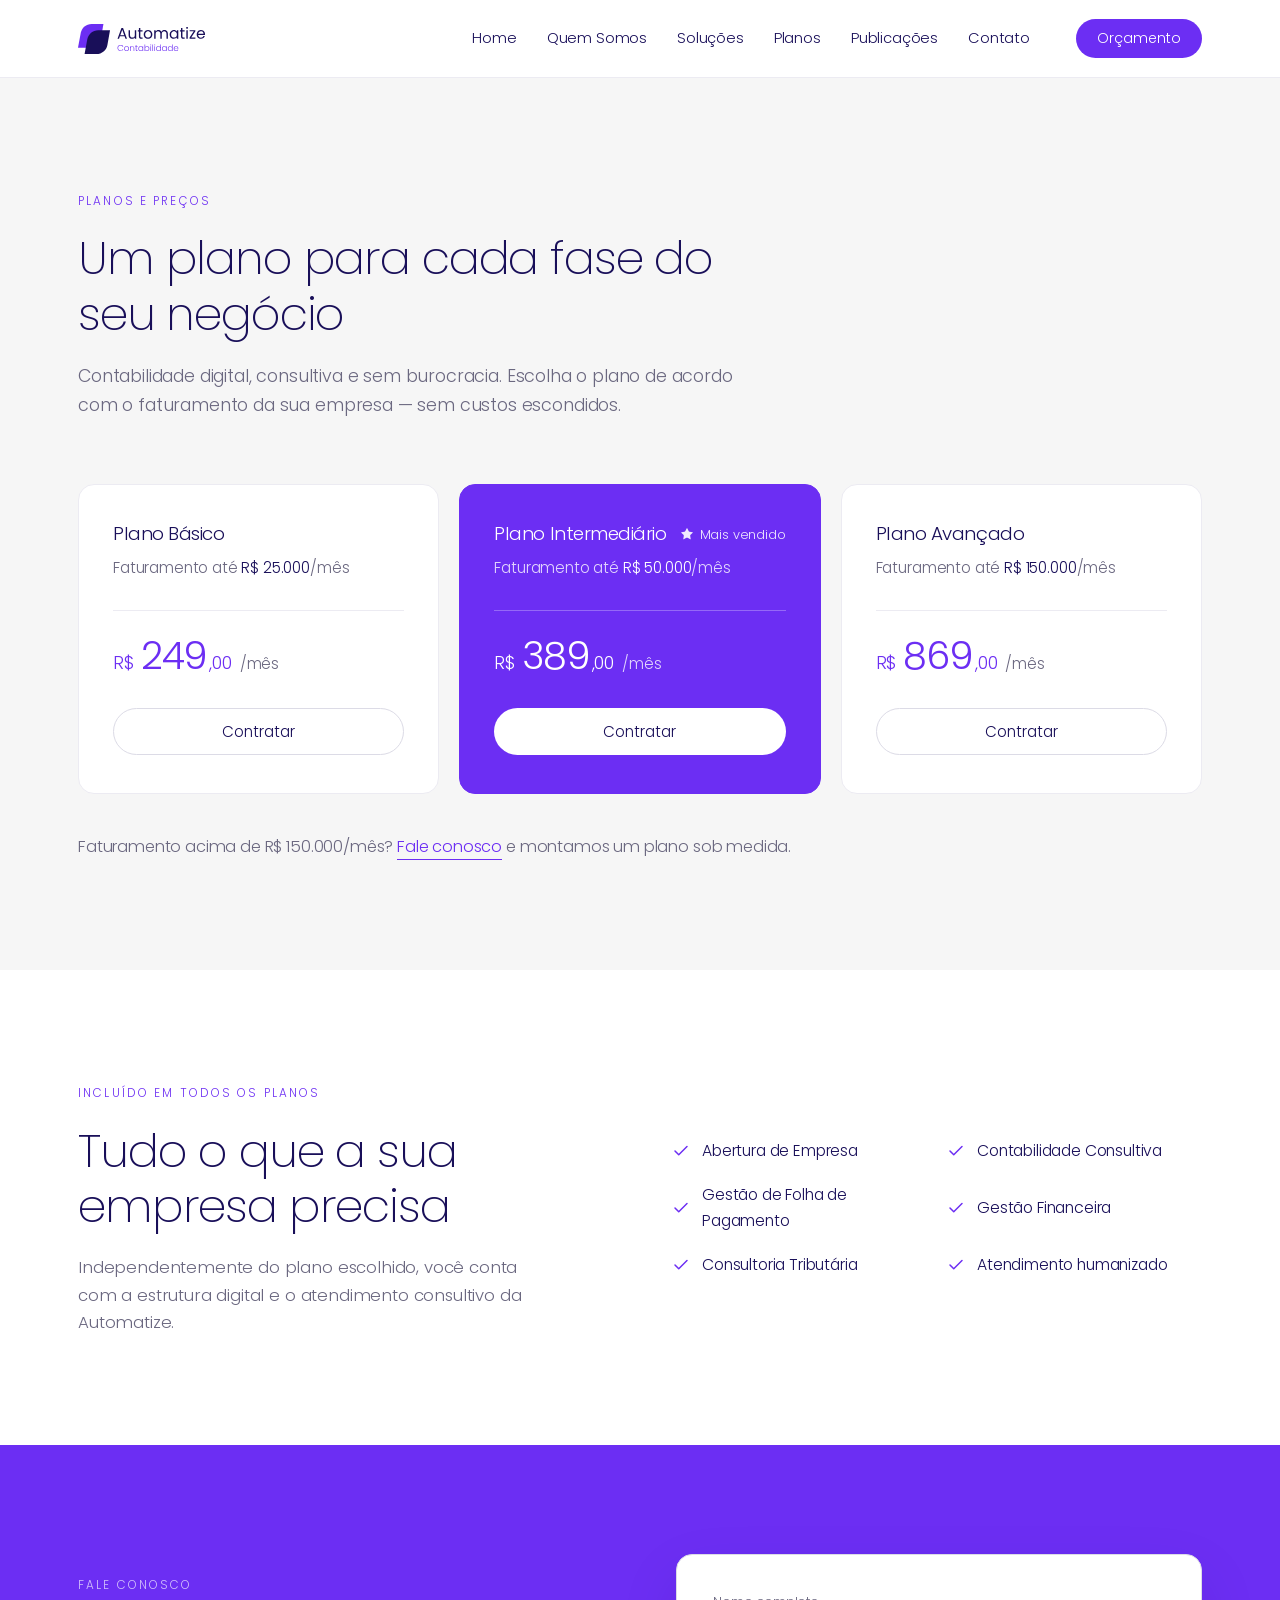
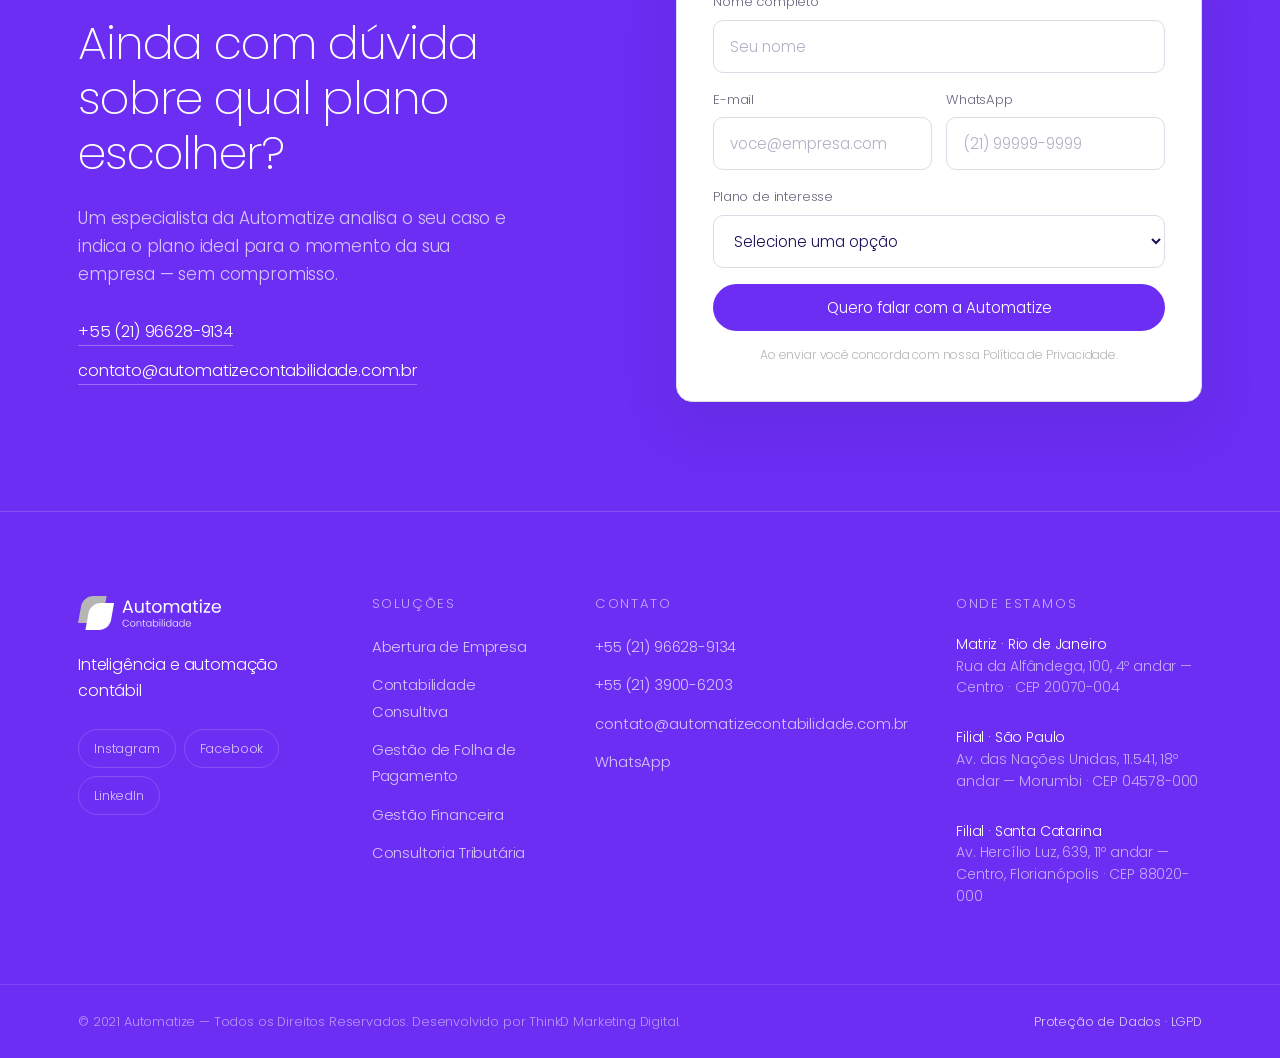
==== planos.html @ 38cda9af "Adiciona páginas de planos e soluções, wizard de orçamento e refinos Novas páginas: - planos.html: 3" ====
<!DOCTYPE html>
<html lang="pt-BR">
<head>
  <meta charset="UTF-8" />
  <meta name="viewport" content="width=device-width, initial-scale=1.0" />
  <title>Planos e Preços — Automatize Contabilidade</title>
  <meta name="description" content="Conheça os planos da Automatize Contabilidade. Contabilidade digital, consultiva e sem burocracia, com preço adequado ao faturamento da sua empresa." />

  <link rel="preconnect" href="https://fonts.googleapis.com" />
  <link rel="preconnect" href="https://fonts.gstatic.com" crossorigin />
  <link href="https://fonts.googleapis.com/css2?family=Poppins:wght@200;300&display=swap" rel="stylesheet" />

  <link rel="icon" type="image/svg+xml" href="assets/logo-cont-01.svg" />
  <link rel="stylesheet" href="styles/main.css" />
</head>
<body>

  <!-- ===================== HEADER / NAV ===================== -->
  <header class="header">
    <div class="container header__inner">
      <a href="index.html" class="header__brand" aria-label="Automatize Contabilidade — início">
        <img src="assets/logo-cont-01.svg" alt="Automatize Contabilidade" class="header__logo" />
      </a>

      <nav class="nav" id="primary-nav" aria-label="Navegação principal">
        <ul class="nav__list">
          <li><a href="index.html" class="nav__link">Home</a></li>
          <li><a href="index.html#quem-somos" class="nav__link">Quem Somos</a></li>
          <li><a href="index.html#solucoes" class="nav__link">Soluções</a></li>
          <li><a href="planos.html" class="nav__link" aria-current="page">Planos</a></li>
          <li><a href="index.html#publicacoes" class="nav__link">Publicações</a></li>
          <li><a href="index.html#contato" class="nav__link">Contato</a></li>
        </ul>
      </nav>

      <div class="header__actions">
        <a href="index.html#contato" class="btn btn--primary btn--sm">Orçamento</a>
        <button class="nav__toggle" id="nav-toggle" aria-label="Abrir menu" aria-expanded="false" aria-controls="primary-nav">
          <span></span><span></span><span></span>
        </button>
      </div>
    </div>
  </header>

  <main>
    <!-- ===================== PLANOS ===================== -->
    <section class="pricing section">
      <div class="container">
        <header class="section__head pricing__head">
          <span class="eyebrow">Planos e preços</span>
          <h1 class="section__title">Um plano para cada fase do seu negócio</h1>
          <p class="pricing__lead">
            Contabilidade digital, consultiva e sem burocracia. Escolha o plano de acordo com o
            faturamento da sua empresa — sem custos escondidos.
          </p>
        </header>

        <div class="pricing-grid">

          <!-- Plano Básico -->
          <article class="pricing-card">
            <header class="pricing-card__head">
              <h2 class="pricing-card__name">Plano Básico</h2>
              <p class="pricing-card__limit">Faturamento até <strong>R$ 25.000</strong>/mês</p>
            </header>

            <p class="pricing-card__price">
              <span class="pricing-card__cur">R$</span><span class="pricing-card__val">249</span><span class="pricing-card__dec">,00</span>
              <span class="pricing-card__per">/mês</span>
            </p>

            <footer class="pricing-card__foot">
              <a href="index.html#contato" class="btn btn--outline btn--block">Contratar</a>
            </footer>
          </article>

          <!-- Plano Intermediário — destaque -->
          <article class="pricing-card pricing-card--featured">
            <header class="pricing-card__head">
              <span class="pricing-card__badge">
                <svg viewBox="0 0 24 24" fill="currentColor" aria-hidden="true"><path d="M11.525 2.295a.53.53 0 0 1 .95 0l2.31 4.679a2.123 2.123 0 0 0 1.595 1.16l5.166.756a.53.53 0 0 1 .294.904l-3.736 3.638a2.123 2.123 0 0 0-.611 1.878l.882 5.14a.53.53 0 0 1-.771.56l-4.618-2.428a2.122 2.122 0 0 0-1.973 0L6.396 21.01a.53.53 0 0 1-.77-.56l.881-5.139a2.122 2.122 0 0 0-.611-1.879L2.16 9.795a.53.53 0 0 1 .294-.906l5.165-.755a2.122 2.122 0 0 0 1.597-1.16z"/></svg>
                Mais vendido
              </span>
              <h2 class="pricing-card__name">Plano Intermediário</h2>
              <p class="pricing-card__limit">Faturamento até <strong>R$ 50.000</strong>/mês</p>
            </header>

            <p class="pricing-card__price">
              <span class="pricing-card__cur">R$</span><span class="pricing-card__val">389</span><span class="pricing-card__dec">,00</span>
              <span class="pricing-card__per">/mês</span>
            </p>

            <footer class="pricing-card__foot">
              <a href="index.html#contato" class="btn btn--light btn--block">Contratar</a>
            </footer>
          </article>

          <!-- Plano Avançado -->
          <article class="pricing-card">
            <header class="pricing-card__head">
              <h2 class="pricing-card__name">Plano Avançado</h2>
              <p class="pricing-card__limit">Faturamento até <strong>R$ 150.000</strong>/mês</p>
            </header>

            <p class="pricing-card__price">
              <span class="pricing-card__cur">R$</span><span class="pricing-card__val">869</span><span class="pricing-card__dec">,00</span>
              <span class="pricing-card__per">/mês</span>
            </p>

            <footer class="pricing-card__foot">
              <a href="index.html#contato" class="btn btn--outline btn--block">Contratar</a>
            </footer>
          </article>

        </div>

        <p class="pricing__note">
          Faturamento acima de R$ 150.000/mês? <a href="index.html#contato" class="link">Fale conosco</a>
          e montamos um plano sob medida.
        </p>
      </div>
    </section>

    <!-- ===================== INCLUÍDO EM TODOS ===================== -->
    <section class="included section">
      <div class="container included__inner">
        <div class="included__copy">
          <span class="eyebrow">Incluído em todos os planos</span>
          <h2 class="section__title">Tudo o que a sua empresa precisa</h2>
          <p class="included__text">
            Independentemente do plano escolhido, você conta com a estrutura digital e o
            atendimento consultivo da Automatize.
          </p>
        </div>

        <ul class="included__list">
          <li>
            <svg viewBox="0 0 24 24" fill="none" stroke="currentColor" stroke-width="2" stroke-linecap="round" stroke-linejoin="round" aria-hidden="true"><path d="M20 6 9 17l-5-5"/></svg>
            Abertura de Empresa
          </li>
          <li>
            <svg viewBox="0 0 24 24" fill="none" stroke="currentColor" stroke-width="2" stroke-linecap="round" stroke-linejoin="round" aria-hidden="true"><path d="M20 6 9 17l-5-5"/></svg>
            Contabilidade Consultiva
          </li>
          <li>
            <svg viewBox="0 0 24 24" fill="none" stroke="currentColor" stroke-width="2" stroke-linecap="round" stroke-linejoin="round" aria-hidden="true"><path d="M20 6 9 17l-5-5"/></svg>
            Gestão de Folha de Pagamento
          </li>
          <li>
            <svg viewBox="0 0 24 24" fill="none" stroke="currentColor" stroke-width="2" stroke-linecap="round" stroke-linejoin="round" aria-hidden="true"><path d="M20 6 9 17l-5-5"/></svg>
            Gestão Financeira
          </li>
          <li>
            <svg viewBox="0 0 24 24" fill="none" stroke="currentColor" stroke-width="2" stroke-linecap="round" stroke-linejoin="round" aria-hidden="true"><path d="M20 6 9 17l-5-5"/></svg>
            Consultoria Tributária
          </li>
          <li>
            <svg viewBox="0 0 24 24" fill="none" stroke="currentColor" stroke-width="2" stroke-linecap="round" stroke-linejoin="round" aria-hidden="true"><path d="M20 6 9 17l-5-5"/></svg>
            Atendimento humanizado
          </li>
        </ul>
      </div>
    </section>

    <!-- ===================== CTA ===================== -->
    <section class="contact section">
      <div class="container contact__inner">
        <div class="contact__copy">
          <span class="eyebrow">Fale conosco</span>
          <h2 class="section__title section__title--light">Ainda com dúvida sobre qual plano escolher?</h2>
          <p class="contact__text">
            Um especialista da Automatize analisa o seu caso e indica o plano ideal para o
            momento da sua empresa — sem compromisso.
          </p>
          <ul class="contact__list">
            <li><a href="tel:+5521966289134">+55 (21) 96628-9134</a></li>
            <li><a href="mailto:contato@automatizecontabilidade.com.br">contato@automatizecontabilidade.com.br</a></li>
          </ul>
        </div>

        <div class="contact__card">
          <form class="lead-form" id="lead-form" novalidate>
            <label class="field">
              <span class="field__label">Nome completo</span>
              <input type="text" name="nome" required placeholder="Seu nome" autocomplete="name" />
            </label>

            <div class="field-row">
              <label class="field">
                <span class="field__label">E-mail</span>
                <input type="email" name="email" required placeholder="voce@empresa.com" autocomplete="email" />
              </label>
              <label class="field">
                <span class="field__label">WhatsApp</span>
                <input type="tel" name="telefone" required placeholder="(21) 99999-9999" autocomplete="tel" />
              </label>
            </div>

            <label class="field">
              <span class="field__label">Plano de interesse</span>
              <select name="plano" required>
                <option value="" disabled selected>Selecione uma opção</option>
                <option>Plano Básico</option>
                <option>Plano Intermediário</option>
                <option>Plano Avançado</option>
                <option>Ainda não sei / Plano sob medida</option>
              </select>
            </label>

            <button type="submit" class="btn btn--primary btn--block">Quero falar com a Automatize</button>
            <p class="lead-form__note">Ao enviar você concorda com nossa Política de Privacidade.</p>
          </form>
        </div>
      </div>
    </section>
  </main>

  <!-- ===================== FOOTER ===================== -->
  <footer class="footer">
    <div class="container footer__inner">
      <div class="footer__brand">
        <img src="assets/logo-cont-03.svg" alt="Automatize Contabilidade" class="footer__logo" />
        <p class="footer__slogan">Inteligência e automação contábil</p>
        <div class="footer__social">
          <a href="https://instagram.com/automatize_contabilidade">Instagram</a>
          <a href="https://facebook.com/contabilidadeautomatize">Facebook</a>
          <a href="https://www.linkedin.com/company/automatize-assessoria">LinkedIn</a>
        </div>
      </div>

      <div class="footer__col">
        <h4>Soluções</h4>
        <ul>
          <li><a href="index.html#solucoes">Abertura de Empresa</a></li>
          <li><a href="index.html#solucoes">Contabilidade Consultiva</a></li>
          <li><a href="index.html#solucoes">Gestão de Folha de Pagamento</a></li>
          <li><a href="index.html#solucoes">Gestão Financeira</a></li>
          <li><a href="index.html#solucoes">Consultoria Tributária</a></li>
        </ul>
      </div>

      <div class="footer__col">
        <h4>Contato</h4>
        <ul class="footer__contact">
          <li><a href="tel:+5521966289134">+55 (21) 96628-9134</a></li>
          <li><a href="tel:+552139006203">+55 (21) 3900-6203</a></li>
          <li><a href="mailto:contato@automatizecontabilidade.com.br">contato@automatizecontabilidade.com.br</a></li>
          <li><a href="https://wa.me/5521966289134">WhatsApp</a></li>
        </ul>
      </div>

      <div class="footer__col footer__col--wide">
        <h4>Onde estamos</h4>
        <ul class="footer__address">
          <li><strong>Matriz · Rio de Janeiro</strong><br />Rua da Alfândega, 100, 4º andar — Centro · CEP 20070-004</li>
          <li><strong>Filial · São Paulo</strong><br />Av. das Nações Unidas, 11.541, 18º andar — Morumbi · CEP 04578-000</li>
          <li><strong>Filial · Santa Catarina</strong><br />Av. Hercílio Luz, 639, 11º andar — Centro, Florianópolis · CEP 88020-000</li>
        </ul>
      </div>
    </div>

    <div class="footer__bottom">
      <div class="container footer__bottom-inner">
        <span>© 2021 Automatize — Todos os Direitos Reservados. Desenvolvido por ThinkD Marketing Digital.</span>
        <span class="footer__badge">Proteção de Dados · LGPD</span>
      </div>
    </div>
  </footer>

  <script src="scripts/main.js"></script>
</body>
</html>
---- styles/main.css ----
/* ============================================================
   AUTOMATIZE CONTABILIDADE — Redesign editorial (light mode)
   Direção: sóbrio, minimalista, referência Qonto.
   Sem gradientes · cores chapadas · Poppins 200/300.
   Paleta (Style guide.svg):
   Roxo #6C2EF3 · Navy #190F59 · BG #F6F6F6 · Cinza #B5B5B5
   ============================================================ */

:root {
  --purple:   #6C2EF3;
  --purple-600:#5a1fe0;
  --purple-dark:#431D97;         /* roxo escuro — painel "Sobre nós" */
  --navy:     #190F59;
  --bg:       #FFFFFF;
  --bg-soft:  #F6F6F6;
  --gray:     #B5B5B5;

  --ink:      #190F59;            /* texto principal = navy */
  --ink-soft: #6b6880;           /* texto secundário */
  --line:     #ecebf2;           /* bordas suaves */
  --line-strong:#dcdbe6;

  --radius:   12px;
  --radius-lg:16px;

  --container: 1180px;
  --nav-h: 78px;
}

/* ---------- Reset ---------- */
*, *::before, *::after { box-sizing: border-box; }
html {
  scroll-behavior: smooth; scroll-padding-top: var(--nav-h);
  -webkit-text-size-adjust: 100%; text-size-adjust: 100%;
}
body {
  margin: 0;
  font-family: "Poppins", system-ui, -apple-system, sans-serif;
  font-weight: 300;
  color: var(--ink);
  background: var(--bg);
  line-height: 1.65;
  letter-spacing: -0.01em;
  -webkit-font-smoothing: antialiased;
  overflow-x: hidden; /* trava rolagem horizontal por segurança */
}
img { max-width: 100%; display: block; }
a { color: inherit; text-decoration: none; }
ul { list-style: none; margin: 0; padding: 0; }
h1, h2, h3, h4 { margin: 0; font-weight: 300; line-height: 1.2; letter-spacing: -0.025em; }
p { margin: 0; }
strong { font-weight: 300; }
button { font-family: inherit; font-weight: 300; cursor: pointer; }

.container { width: 100%; max-width: var(--container); margin-inline: auto; padding-inline: clamp(18px, 5vw, 28px); }

/* ---------- Helpers ---------- */
.eyebrow {
  display: inline-block;
  font-size: .74rem; font-weight: 300; letter-spacing: .18em; text-transform: uppercase;
  color: var(--purple);
  margin-bottom: 20px;
}
.eyebrow--light { color: #fff; opacity: .75; }
.section { padding: clamp(64px, 8.5vw, 110px) 0; }
.section__head { max-width: 640px; margin: 0 0 clamp(38px, 6vw, 64px); }
.section__head--row {
  display: flex; align-items: flex-end; justify-content: space-between;
  gap: 24px; max-width: none;
}
.section__title { font-size: clamp(1.9rem, 3.6vw, 2.9rem); font-weight: 200; }
.section__title--light { color: #fff; }
.link { color: var(--purple); border-bottom: 1px solid currentColor; padding-bottom: 1px; }
.link:hover { opacity: .7; }

/* ---------- Buttons ---------- */
.btn {
  display: inline-flex; align-items: center; justify-content: center; gap: 8px;
  font-weight: 300; font-size: .95rem; line-height: 1; letter-spacing: 0;
  padding: 15px 28px; border-radius: 999px; border: 1px solid transparent;
  transition: background .18s ease, color .18s ease, border-color .18s ease, opacity .18s ease;
  white-space: nowrap;
}
.btn--sm { padding: 11px 20px; font-size: .88rem; }
.btn--block { width: 100%; }
.btn--primary { background: var(--purple); color: #fff; }
.btn--primary:hover { background: var(--purple-600); }
.btn--light { background: #fff; color: var(--navy); }
.btn--light:hover { opacity: .88; }
.btn--outline { background: transparent; color: var(--ink); border-color: var(--line-strong); }
.btn--outline:hover { border-color: var(--ink); }
.btn--ghost { background: transparent; color: var(--ink-soft); border-color: var(--line-strong); }
.btn--ghost:hover { border-color: var(--ink); color: var(--ink); }

/* Botão apagado — acende quando o formulário fica válido */
.btn:disabled { cursor: not-allowed; opacity: .38; }
.btn--primary:disabled { background: var(--gray); }
.btn--primary:disabled:hover { background: var(--gray); }

/* ============================================================
   HEADER / NAV
   ============================================================ */
.header {
  position: sticky; top: 0; z-index: 100;
  height: var(--nav-h);
  background: rgba(255,255,255,.9);
  backdrop-filter: saturate(180%) blur(12px);
  border-bottom: 1px solid var(--line);
}
.header__inner { height: 100%; display: flex; align-items: center; gap: 32px; }
.header__logo { height: 30px; width: auto; }
.header__brand { display: flex; align-items: center; }

.nav { margin-left: auto; }
.nav__list { display: flex; align-items: center; gap: 2px; }
.nav__link {
  display: inline-flex; align-items: center; gap: 6px;
  padding: 9px 14px; border-radius: 8px;
  font-size: .92rem; font-weight: 300; color: var(--ink);
  background: none; border: 0; cursor: pointer;
  transition: color .16s ease;
}
.nav__link:hover { color: var(--purple); }
.nav__caret { transition: transform .2s ease; opacity: .6; }

.nav__item--has-menu { position: relative; }
.nav__dropdown {
  position: absolute; top: calc(100% + 8px); left: 0;
  min-width: 258px; padding: 8px;
  background: #fff; border: 1px solid var(--line);
  border-radius: var(--radius); box-shadow: 0 20px 50px rgba(25,15,89,.10);
  display: grid; gap: 1px;
  opacity: 0; visibility: hidden; transform: translateY(6px);
  transition: opacity .18s ease, transform .18s ease, visibility .18s;
}
.nav__item--has-menu:hover .nav__dropdown,
.nav__dropdown.is-open { opacity: 1; visibility: visible; transform: translateY(0); }
.nav__item--has-menu:hover .nav__caret { transform: rotate(180deg); }
.nav__dropdown a {
  padding: 11px 14px; border-radius: 8px; font-size: .9rem; font-weight: 300; color: var(--ink);
  transition: background .14s ease, color .14s ease;
}
.nav__dropdown a:hover { background: var(--bg-soft); color: var(--purple); }

.header__actions { display: flex; align-items: center; gap: 12px; }

.nav__toggle {
  display: none; flex-direction: column; gap: 5px;
  width: 42px; height: 42px; border: 0; background: none; align-items: center; justify-content: center;
}
.nav__toggle span { width: 20px; height: 1.5px; background: var(--ink); border-radius: 2px; transition: .25s; }
.nav__toggle[aria-expanded="true"] span:nth-child(1) { transform: translateY(6.5px) rotate(45deg); }
.nav__toggle[aria-expanded="true"] span:nth-child(2) { opacity: 0; }
.nav__toggle[aria-expanded="true"] span:nth-child(3) { transform: translateY(-6.5px) rotate(-45deg); }

/* ============================================================
   HERO
   ============================================================ */
.hero { padding: clamp(44px, 6.5vw, 80px) 0 clamp(52px, 7.5vw, 88px); border-bottom: 1px solid var(--line); overflow: hidden; }
.hero__inner {
  display: grid; grid-template-columns: 1fr 1.35fr; gap: 40px; align-items: center;
}
.hero__title { font-size: clamp(2.6rem, 5.6vw, 4.2rem); font-weight: 300; line-height: 1.08; }
.hero__caret {
  border-right: 3px solid var(--purple);
  padding-right: 6px;
  animation: caret-blink 1s step-end infinite;
}
.hero__title.is-typing .hero__caret { animation: none; border-right-color: var(--purple); }
@keyframes caret-blink { 0%, 100% { border-right-color: var(--purple); } 50% { border-right-color: transparent; } }
.hero__subtitle { margin-top: 24px; font-size: 1.14rem; color: var(--ink-soft); max-width: 500px; }
.hero__highlights { margin-top: 34px; display: grid; gap: 14px; }
.hero__highlights li { display: flex; align-items: center; gap: 12px; font-size: .98rem; color: var(--ink); }
.hero__highlights svg { flex: 0 0 auto; color: var(--purple); }
.hero__actions { margin-top: 40px; display: flex; flex-wrap: wrap; gap: 12px; }

/* Vetor à direita */
.hero__visual {
  position: relative;
  display: flex; align-items: center; justify-content: flex-end;
}
.hero__vector {
  width: 100%; max-width: 860px; height: auto;
  /* transborda para a borda direita (bleed), ampliando a presença do visual */
  margin-right: clamp(-120px, -6vw, -28px);
}

/* Card de formulário (seção de contato) */
.contact__card {
  background: #fff; border-radius: var(--radius-lg);
  border: 1px solid var(--line-strong);
  box-shadow: 0 24px 60px rgba(25,15,89,.10);
  padding: 36px;
}
.lead-form__title { font-size: 1.4rem; font-weight: 300; }
.lead-form__desc { color: var(--ink-soft); margin: 8px 0 24px; font-size: .94rem; }
.lead-form__note { margin-top: 14px; font-size: .76rem; color: var(--gray); text-align: center; }

.field { display: block; margin-bottom: 16px; }
.field__label { display: block; font-size: .82rem; font-weight: 300; margin-bottom: 7px; color: var(--ink-soft); }
.field input, .field select {
  width: 100%; padding: 14px 16px; font-family: inherit; font-weight: 300; font-size: .95rem;
  color: var(--ink); background: #fff;
  border: 1px solid var(--line-strong); border-radius: 10px; outline: none;
  transition: border-color .16s ease, box-shadow .16s ease;
}
.field input::placeholder { color: #b3b0c4; }
.field input:focus, .field select:focus {
  border-color: var(--purple); box-shadow: 0 0 0 3px rgba(108,46,243,.10);
}
.field-row { display: grid; grid-template-columns: 1fr 1fr; gap: 14px; }

/* ============================================================
   SEGMENTOS
   ============================================================ */
.segments { background: var(--bg-soft); }
/* Segmentos e "Sobre nós" dividem o mesmo fundo: colapsa a emenda
   entre as duas para não somar dois paddings de seção. */
.segments { padding-bottom: clamp(26px, 3.5vw, 40px); }
.segments__grid { display: grid; grid-template-columns: repeat(4, 1fr); gap: 12px; }
.segment {
  display: flex; align-items: center; gap: 14px;
  padding: 16px 18px; background: #fff; border: 1px solid var(--line);
  border-radius: var(--radius); font-size: .98rem; color: var(--ink);
  transition: border-color .18s ease, color .18s ease;
}
.segment:hover { border-color: var(--purple); }
.segment__ico {
  display: grid; place-items: center; flex: 0 0 auto;
  width: 42px; height: 42px; border-radius: 11px;
  background: rgba(108,46,243,.08); color: var(--purple);
  transition: background .18s ease, color .18s ease;
}
.segment__ico svg { width: 21px; height: 21px; }
.segment:hover .segment__ico { background: var(--purple); color: #fff; }
.segments__note { margin-top: 40px; color: var(--ink-soft); font-size: 1.02rem; }

/* ============================================================
   SOBRE NÓS (Quem somos)
   ============================================================ */
.about { background: var(--bg-soft); padding-top: clamp(26px, 3.5vw, 40px); }
.about__inner { display: grid; grid-template-columns: 0.85fr 2.15fr; gap: 20px; align-items: stretch; }

.about__aside {
  background: var(--purple-dark); color: #fff;
  border-radius: var(--radius-lg); padding: 44px 40px;
  display: flex; flex-direction: column; justify-content: space-between; gap: 40px;
}
.about__aside .eyebrow { color: #fff; opacity: .75; }
.about__title { font-size: clamp(1.8rem, 3vw, 2.4rem); font-weight: 300; }
.about__lead { margin-top: 20px; color: rgba(255,255,255,.82); font-size: .98rem; line-height: 1.6; }
.about__year { font-size: .82rem; letter-spacing: .12em; text-transform: uppercase; opacity: .7; }

.about__grid { display: grid; grid-template-columns: repeat(3, 1fr); gap: 20px; }
.stat {
  background: #fff; border: 1px solid var(--line);
  border-radius: var(--radius-lg); padding: 30px 28px;
  display: flex; flex-direction: column;
  transition: border-color .2s ease;
}
.stat:hover { border-color: var(--line-strong); }
.stat__num {
  font-size: clamp(1.9rem, 2.6vw, 2.5rem); font-weight: 300; color: var(--purple);
  line-height: 1; letter-spacing: -0.02em;
  font-variant-numeric: tabular-nums; /* dígitos de largura fixa: não "tremem" na contagem */
}
.stat__desc { margin-top: 16px; color: var(--ink-soft); font-size: .92rem; line-height: 1.55; }
.stat__label {
  margin-top: auto; padding-top: 20px;
  border-top: 1px solid var(--line);
  font-size: .84rem; color: var(--purple);
}
/* Card em destaque */
.stat--featured { background: var(--purple); border-color: var(--purple); }
.stat--featured .stat__num { color: #fff; }
.stat--featured .stat__desc { color: rgba(255,255,255,.85); }
.stat--featured .stat__label { color: #fff; border-top-color: rgba(255,255,255,.28); }
.stat--featured:hover { border-color: var(--purple); }

/* ============================================================
   MATERIAIS
   ============================================================ */
.materials__inner { display: grid; grid-template-columns: .85fr 1.15fr; gap: 80px; align-items: center; }
.materials__copy p { color: var(--ink-soft); margin: 18px 0 32px; font-size: 1.06rem; max-width: 460px; }
.materials__art { display: grid; place-items: center; }
.ebook {
  width: 250px; aspect-ratio: 3/4; border-radius: 6px;
  background: var(--navy); color: #fff; padding: 34px 30px;
  display: flex; flex-direction: column; justify-content: space-between;
  border: 1px solid var(--navy);
  box-shadow: 0 30px 60px rgba(25,15,89,.18);
}
.ebook__tag { font-size: .72rem; font-weight: 300; letter-spacing: .16em; text-transform: uppercase; opacity: .7; }
.ebook__title { font-size: 1.7rem; font-weight: 200; line-height: 1.15; letter-spacing: -0.02em; }
.ebook__brand { font-weight: 300; opacity: .7; font-size: .9rem; letter-spacing: .04em; }

/* ============================================================
   SOLUÇÕES
   ============================================================ */
.solutions__grid { display: grid; grid-template-columns: repeat(3, 1fr); gap: 0; border-top: 1px solid var(--line); border-left: 1px solid var(--line); }
.solution-card {
  position: relative; display: flex; flex-direction: column;
  background: #fff; border-right: 1px solid var(--line); border-bottom: 1px solid var(--line);
  padding: 40px 36px; transition: background .2s ease;
  perspective: 800px; /* dá profundidade ao giro do ícone */
}
.solution-card:hover { background: var(--bg-soft); }

/* Ícone com giro de moeda.
   Usa animation (e não transition) para poder disparar tanto na entrada
   da seção quanto no hover, sem que um estado atrapalhe o outro. */
.solution-card__ico {
  width: 52px; height: 52px; border-radius: 14px; margin-bottom: 22px;
  display: grid; place-items: center;
  background: rgba(108,46,243,.08); color: var(--purple);
  transform-style: preserve-3d; backface-visibility: visible;
  transition: background .35s ease, color .35s ease;
}
.solution-card__ico svg { width: 24px; height: 24px; }

@keyframes coin-spin { from { transform: rotateY(0); } to { transform: rotateY(360deg); } }

/* 1) Gira ao chegar na seção — classe temporária aplicada pelo JS,
      com o mesmo atraso escalonado do reveal (gira em sequência). */
.solution-card.coin .solution-card__ico {
  animation: coin-spin .9s cubic-bezier(.34, .8, .28, 1) var(--reveal-delay, 0ms);
}

/* 2) Gira de novo no hover/foco */
.solution-card:hover .solution-card__ico,
.solution-card:focus-within .solution-card__ico {
  animation: coin-spin .75s cubic-bezier(.34, .8, .28, 1);
  background: var(--purple); color: #fff;
}

.solution-card__num {
  position: absolute; top: 34px; right: 34px;
  font-size: .8rem; color: var(--gray); letter-spacing: .12em;
  transition: color .2s ease;
}
.solution-card:hover .solution-card__num { color: var(--purple); }

.solution-card h3 { font-size: 1.22rem; font-weight: 300; margin-bottom: 12px; }
.solution-card p { color: var(--ink-soft); font-size: .95rem; }

/* Botão por solução */
.solution-card__btn {
  margin-top: 26px; align-self: flex-start;
  display: inline-flex; align-items: center; gap: 8px;
  padding: 11px 20px; border-radius: 999px;
  border: 1px solid var(--line-strong); background: #fff;
  font-size: .88rem; color: var(--ink);
  transition: background .2s ease, color .2s ease, border-color .2s ease;
}
.solution-card__btn svg { width: 15px; height: 15px; transition: transform .2s ease; }
.solution-card:hover .solution-card__btn { background: var(--purple); border-color: var(--purple); color: #fff; }
.solution-card:hover .solution-card__btn svg { transform: translateX(4px); }
.solution-card__btn:focus-visible { outline: 2px solid var(--purple); outline-offset: 2px; }

/* Respeita quem prefere menos movimento */
@media (prefers-reduced-motion: reduce) {
  .solution-card.coin .solution-card__ico,
  .solution-card:hover .solution-card__ico,
  .solution-card:focus-within .solution-card__ico { animation: none; }
  .solution-card:hover .solution-card__btn svg { transform: none; }
}
.solution-card--cta {
  background: var(--navy); color: #fff;
  display: flex; flex-direction: column; align-items: flex-start; justify-content: center; gap: 8px;
}
.solution-card--cta:hover { background: var(--navy); }
.solution-card--cta h3 { color: #fff; }
.solution-card--cta p { color: rgba(255,255,255,.68); margin-bottom: 20px; }

/* ============================================================
   BLOG
   ============================================================ */
.blog { background: var(--bg-soft); }
.blog__grid { display: grid; grid-template-columns: repeat(3, 1fr); gap: 24px; }
.blog__grid--2 { grid-template-columns: repeat(2, 1fr); max-width: 820px; }
.post {
  border: 1px solid var(--line); border-radius: var(--radius-lg); overflow: hidden;
  background: #fff; transition: border-color .2s ease;
}
.post:hover { border-color: var(--line-strong); }
.post__thumb {
  height: 190px; background: var(--bg-soft); position: relative; overflow: hidden;
  display: flex; align-items: flex-end; padding: 16px;
}
.post__thumb img {
  position: absolute; inset: 0; width: 100%; height: 100%;
  object-fit: cover; transition: transform .4s ease;
}
.post:hover .post__thumb img { transform: scale(1.04); }
.post__cat {
  position: relative; z-index: 1;
  background: rgba(255,255,255,.92); color: var(--purple);
  font-size: .72rem; font-weight: 300; padding: 6px 12px; border-radius: 999px;
  backdrop-filter: blur(4px);
}
.post__body { padding: 26px 26px 30px; }
.post__title { font-size: 1.08rem; font-weight: 300; line-height: 1.4; }
.post__title a { transition: color .16s ease; }
.post__title a:hover { color: var(--purple); }
.post__meta { margin-top: 16px; font-size: .82rem; color: var(--gray); }

/* ============================================================
   CONTATO
   ============================================================ */
.contact { background: var(--purple); color: #fff; }
.contact__inner { display: grid; grid-template-columns: 1fr 1fr; gap: 72px; align-items: center; }
.contact .eyebrow { color: #fff; opacity: .7; }
.contact__text { margin-top: 24px; color: rgba(255,255,255,.72); font-size: 1.06rem; max-width: 440px; }
.contact__list { margin-top: 30px; display: grid; gap: 12px; }
.contact__list a { color: #fff; font-size: 1.02rem; border-bottom: 1px solid rgba(255,255,255,.3); padding-bottom: 2px; transition: border-color .16s ease; }
.contact__list a:hover { border-color: #fff; }

/* ============================================================
   FOOTER
   ============================================================ */
.footer { background: var(--purple); color: rgba(255,255,255,.72); border-top: 1px solid rgba(255,255,255,.16); }
.footer__inner {
  display: grid; grid-template-columns: 1.4fr 1fr 1fr 1.4fr; gap: 48px;
  padding: 84px 28px 60px;
}
.footer__logo { height: 34px; width: auto; margin-bottom: 22px; }
.footer__slogan { font-size: 1rem; color: #fff; font-weight: 300; }
.footer__social { display: flex; flex-wrap: wrap; gap: 8px; margin-top: 24px; }
.footer__social a {
  font-size: .8rem; padding: 8px 15px; border-radius: 999px;
  border: 1px solid rgba(255,255,255,.16); transition: .16s ease;
}
.footer__social a:hover { border-color: rgba(255,255,255,.5); color: #fff; }
.footer__col h4 { color: #fff; font-size: .82rem; font-weight: 300; letter-spacing: .12em; text-transform: uppercase; margin-bottom: 22px; opacity: .6; }
.footer__col ul { display: grid; gap: 12px; }
.footer__col a { font-size: .92rem; transition: color .16s ease; }
.footer__col a:hover { color: #fff; }
.footer__address li { font-size: .88rem; line-height: 1.55; margin-bottom: 16px; color: rgba(255,255,255,.6); }
.footer__address strong { color: #fff; font-weight: 300; }

.footer__bottom { border-top: 1px solid rgba(255,255,255,.12); }
.footer__bottom-inner {
  display: flex; justify-content: space-between; align-items: center; gap: 16px;
  padding: 26px 28px; font-size: .8rem; color: rgba(255,255,255,.5);
}
.footer__badge { color: rgba(255,255,255,.75); white-space: nowrap; }

/* ============================================================
   MODAL
   ============================================================ */
.modal { position: fixed; inset: 0; z-index: 200; display: none; }
.modal.is-open { display: grid; place-items: center; }
.modal__overlay { position: absolute; inset: 0; background: rgba(25,15,89,.5); backdrop-filter: blur(3px); }
.modal__dialog {
  position: relative; z-index: 1; width: min(440px, calc(100vw - 40px));
  background: #fff; border-radius: var(--radius-lg); padding: 40px 36px;
  box-shadow: 0 40px 80px rgba(25,15,89,.28);
}
.modal__close {
  position: absolute; top: 18px; right: 20px; border: 0; background: none;
  font-size: 1.7rem; line-height: 1; color: var(--gray);
}
.modal__close:hover { color: var(--ink); }
.modal__title { font-size: 1.5rem; font-weight: 300; }
.modal__desc { color: var(--ink-soft); margin: 10px 0 24px; font-size: .95rem; }
.checkbox { display: flex; align-items: flex-start; gap: 10px; font-size: .85rem; color: var(--ink-soft); margin-bottom: 20px; }
.checkbox input { margin-top: 3px; accent-color: var(--purple); width: 16px; height: 16px; }

/* ============================================================
   COOKIE
   ============================================================ */
.cookie {
  position: fixed; left: 24px; right: 24px; bottom: 24px; z-index: 150;
  max-width: 720px; margin-inline: auto;
  display: flex; align-items: center; gap: 20px;
  background: #fff; border: 1px solid var(--line-strong); border-radius: var(--radius);
  box-shadow: 0 24px 60px rgba(25,15,89,.16); padding: 20px 24px;
}
.cookie[hidden] { display: none; } /* garante que o atributo hidden esconda o banner */
.cookie__text { font-size: .84rem; color: var(--ink-soft); }
.cookie__actions { display: flex; gap: 10px; flex: 0 0 auto; }

/* ============================================================
   PÁGINA DE SOLUÇÃO + WIZARD (formulário em etapas)
   ============================================================ */
.sol-hero { padding: clamp(52px, 6vw, 76px) 0 clamp(44px, 5vw, 60px); border-bottom: 1px solid var(--line); }
.sol-hero__inner { display: grid; grid-template-columns: 1.1fr .9fr; gap: clamp(36px, 5vw, 64px); align-items: center; }
.sol-hero__ico {
  width: 60px; height: 60px; border-radius: 16px; margin-bottom: 22px;
  display: grid; place-items: center;
  background: rgba(108,46,243,.08); color: var(--purple);
  animation: coin-in .9s cubic-bezier(.34, .8, .28, 1) .1s both;
}
.sol-hero__ico svg { width: 28px; height: 28px; }
@keyframes coin-in {
  from { transform: rotateY(-180deg); opacity: 0; }
  to   { transform: rotateY(0); opacity: 1; }
}
@media (prefers-reduced-motion: reduce) { .sol-hero__ico { animation: none; } }
.sol-hero__num { font-size: .82rem; letter-spacing: .12em; color: var(--purple); display: block; margin-bottom: 14px; }
.sol-hero__title { font-size: clamp(2.1rem, 4.2vw, 3.2rem); font-weight: 300; }
.sol-hero__lead { margin-top: 22px; font-size: 1.12rem; color: var(--ink-soft); }
.sol-hero__actions { margin-top: 34px; display: flex; flex-wrap: wrap; gap: 12px; }
.sol-hero__list { display: grid; gap: 14px; }
.sol-hero__list li {
  display: flex; align-items: flex-start; gap: 12px;
  background: #fff; border: 1px solid var(--line); border-radius: var(--radius);
  padding: 18px 20px; font-size: .96rem;
}
.sol-hero__list svg { width: 18px; height: 18px; flex: 0 0 auto; color: var(--purple); margin-top: 3px; }

/* --- Wizard --- */
.wizard { background: var(--purple-dark); color: #fff; }
.wizard__inner { display: grid; grid-template-columns: .85fr 1.15fr; gap: clamp(36px, 5vw, 72px); align-items: center; }
.wizard__text { margin-top: 20px; color: rgba(255,255,255,.75); font-size: 1.04rem; max-width: 420px; }
.wizard__chip {
  display: inline-flex; align-items: center; gap: 10px; margin-top: 28px;
  background: rgba(255,255,255,.1); border: 1px solid rgba(255,255,255,.24);
  border-radius: 999px; padding: 10px 18px; font-size: .9rem;
}
.wizard__chip svg { width: 16px; height: 16px; color: #fff; }

.wizard__card {
  background: #fff; color: var(--ink);
  border-radius: var(--radius-lg); padding: 36px 34px;
  box-shadow: 0 30px 70px rgba(25,15,89,.22);
}

/* progresso */
.wizard__progress { margin-bottom: 28px; }
.wizard__bar { height: 3px; background: var(--line); border-radius: 999px; overflow: hidden; }
.wizard__bar span {
  display: block; height: 100%; width: 33.33%;
  background: var(--purple); border-radius: 999px;
  transition: width .35s ease;
}
.wizard__count { display: block; margin-top: 12px; font-size: .8rem; color: var(--ink-soft); }
.wizard__count b { font-weight: 300; color: var(--purple); }

/* etapas */
.wizard__step { display: none; border: 0; padding: 0; margin: 0; min-width: 0; }
.wizard__step.is-active { display: block; animation: wizard-in .28s ease; }
@keyframes wizard-in { from { opacity: 0; transform: translateX(8px); } to { opacity: 1; transform: none; } }
.wizard__legend { font-size: 1.24rem; font-weight: 300; margin-bottom: 6px; padding: 0; }
.wizard__hint { font-size: .88rem; color: var(--ink-soft); margin-bottom: 22px; }

/* opções (radio como cartão) */
.opts { display: grid; gap: 10px; }
.opt { position: relative; display: block; cursor: pointer; }
.opt input { position: absolute; opacity: 0; pointer-events: none; }
.opt span {
  display: flex; align-items: center; gap: 12px;
  border: 1px solid var(--line-strong); border-radius: 10px;
  padding: 15px 16px; font-size: .95rem;
  transition: border-color .16s ease, background .16s ease;
}
.opt span::before {
  content: ""; flex: 0 0 auto; width: 16px; height: 16px; border-radius: 50%;
  border: 1.5px solid var(--line-strong); transition: border-color .16s ease, box-shadow .16s ease;
}
.opt:hover span { border-color: var(--purple); }
.opt input:checked + span { border-color: var(--purple); background: rgba(108,46,243,.05); }
.opt input:checked + span::before { border-color: var(--purple); box-shadow: inset 0 0 0 4px var(--purple); }
.opt input:focus-visible + span { box-shadow: 0 0 0 3px rgba(108,46,243,.18); }

/* ações */
.wizard__actions { display: flex; gap: 10px; margin-top: 28px; }
.wizard__actions .btn { flex: 1; }

/* resumo final */
.wizard__done { text-align: center; padding: 8px 0; }
.wizard__done-ico {
  width: 52px; height: 52px; margin: 0 auto 18px; border-radius: 50%;
  display: grid; place-items: center; background: rgba(108,46,243,.1); color: var(--purple);
}
.wizard__done-ico svg { width: 24px; height: 24px; }
.wizard__done h3 { font-size: 1.4rem; font-weight: 300; }
.wizard__done p { color: var(--ink-soft); margin-top: 10px; font-size: .95rem; }
.wizard__summary {
  text-align: left; margin-top: 24px; border: 1px solid var(--line);
  border-radius: 12px; padding: 20px 22px; display: grid; gap: 12px;
}
.wizard__summary div { display: flex; justify-content: space-between; gap: 16px; font-size: .9rem; }
.wizard__summary dt { color: var(--ink-soft); }
.wizard__summary dd { margin: 0; text-align: right; }
.wizard__summary .is-solution dd { color: var(--purple); }

/* ============================================================
   PÁGINA DE PLANOS (pricing)
   ============================================================ */
.pricing { background: var(--bg-soft); }
.pricing__head { max-width: 680px; }
.pricing__lead { margin-top: 20px; font-size: 1.1rem; color: var(--ink-soft); }

.pricing-grid { display: grid; grid-template-columns: repeat(3, 1fr); gap: 20px; align-items: stretch; }

.pricing-card {
  display: flex; flex-direction: column;
  background: #fff; border: 1px solid var(--line);
  border-radius: var(--radius-lg); padding: 38px 34px;
  transition: border-color .18s ease;
}
.pricing-card:hover { border-color: var(--line-strong); }
.pricing-card__head { position: relative; }
.pricing-card__name { font-size: 1.16rem; font-weight: 300; }
.pricing-card__limit { margin-top: 10px; font-size: .95rem; color: var(--ink-soft); }
.pricing-card__limit strong { font-weight: 300; color: var(--ink); }

.pricing-card__price {
  margin: 30px 0; padding-top: 26px; border-top: 1px solid var(--line);
  display: flex; align-items: baseline; gap: 2px; flex-wrap: wrap;
  font-variant-numeric: tabular-nums; color: var(--purple);
}
.pricing-card__cur { font-size: 1.1rem; margin-right: 4px; }
.pricing-card__val { font-size: clamp(2.1rem, 3vw, 2.7rem); line-height: 1; letter-spacing: -0.03em; }
.pricing-card__dec { font-size: 1.1rem; }
.pricing-card__per { font-size: .95rem; color: var(--ink-soft); margin-left: 6px; }

.pricing-card__foot { margin-top: auto; }

/* Card em destaque */
.pricing-card--featured { background: var(--purple); border-color: var(--purple); color: #fff; }
.pricing-card--featured:hover { border-color: var(--purple); }
.pricing-card--featured .pricing-card__limit { color: rgba(255,255,255,.8); }
.pricing-card--featured .pricing-card__limit strong { color: #fff; }
.pricing-card--featured .pricing-card__price { color: #fff; border-top-color: rgba(255,255,255,.28); }
.pricing-card--featured .pricing-card__per { color: rgba(255,255,255,.8); }
/* Selo "Mais vendido": estrela + texto, sem caixa */
.pricing-card__badge {
  position: absolute; top: 1px; right: 0;
  display: inline-flex; align-items: center; gap: 6px;
  font-size: .8rem; color: rgba(255,255,255,.9);
  white-space: nowrap;
}
.pricing-card__badge svg { width: 14px; height: 14px; flex: 0 0 auto; }

.pricing__note { margin-top: 40px; color: var(--ink-soft); font-size: 1.02rem; }

/* Incluído em todos os planos */
.included__inner { display: grid; grid-template-columns: 1fr 1fr; gap: clamp(36px, 5vw, 72px); align-items: center; }
.included__text { margin-top: 20px; color: var(--ink-soft); font-size: 1.04rem; max-width: 460px; }
.included__list { display: grid; grid-template-columns: repeat(2, 1fr); gap: 18px 20px; }
.included__list li { display: flex; align-items: center; gap: 12px; font-size: .98rem; }
.included__list svg { width: 18px; height: 18px; flex: 0 0 auto; color: var(--purple); }

/* ============================================================
   PÁGINA DE ARTIGO (publicações)
   ============================================================ */
.article-hero { padding: 68px 0 46px; border-bottom: 1px solid var(--line); }
.breadcrumb { font-size: .86rem; color: var(--ink-soft); margin-bottom: 26px; }
.breadcrumb a { border-bottom: 1px solid transparent; transition: border-color .16s ease; }
.breadcrumb a:hover { border-color: currentColor; }
.breadcrumb span { color: var(--gray); margin: 0 8px; }
.article-hero__title { font-size: clamp(2rem, 4vw, 3.1rem); font-weight: 300; max-width: 900px; }
.article-hero__meta {
  margin-top: 26px; display: flex; align-items: center; flex-wrap: wrap; gap: 10px 16px;
  color: var(--ink-soft); font-size: .92rem;
}
.article-hero__meta .dot { width: 4px; height: 4px; border-radius: 50%; background: var(--gray); }
.article-hero__meta .tag { color: var(--purple); }

.article { padding: 58px 0 88px; }
.article__inner { max-width: 748px; margin: 0 auto; }
.article__lead { font-size: 1.22rem; line-height: 1.65; color: var(--ink); margin-bottom: 8px; }
.article__inner h2 {
  font-size: clamp(1.35rem, 2.4vw, 1.6rem); font-weight: 300;
  color: var(--ink); margin: 44px 0 14px; letter-spacing: -0.02em;
}
.article__inner p { color: #3d3856; font-size: 1.06rem; line-height: 1.78; margin-bottom: 18px; }
.article__inner ul.prose { margin: 0 0 22px; display: grid; gap: 10px; }
.article__inner ul.prose li { position: relative; padding-left: 22px; color: #3d3856; font-size: 1.04rem; line-height: 1.7; }
.article__inner ul.prose li::before { content: ""; position: absolute; left: 4px; top: .72em; width: 6px; height: 6px; border-radius: 50%; background: var(--purple); }

.article__note {
  margin-top: 40px; padding: 22px 24px; background: var(--bg-soft);
  border-left: 2px solid var(--purple); border-radius: 8px;
  font-size: .92rem; color: var(--ink-soft);
}

.article__cta {
  margin-top: 60px; padding: 44px 42px; background: var(--navy); color: #fff;
  border-radius: var(--radius-lg);
}
.article__cta h3 { font-size: 1.5rem; font-weight: 300; }
.article__cta p { color: rgba(255,255,255,.72); margin: 12px 0 26px; }

.article-related { background: var(--bg-soft); border-top: 1px solid var(--line); }

/* ============================================================
   RESPONSIVE
   ============================================================ */
/* ---------- ≤ 1024px — tablets ---------- */
@media (max-width: 1024px) {
  .hero__inner { grid-template-columns: 1fr 1.15fr; gap: 40px; }
  .segments__grid { grid-template-columns: repeat(3, 1fr); }
  .about__inner { grid-template-columns: 1fr; }
  .about__aside { flex-direction: row; align-items: center; justify-content: space-between; gap: 32px; }
  .about__aside > div { max-width: 620px; }
  .about__grid { grid-template-columns: repeat(3, 1fr); }
  .solutions__grid { grid-template-columns: repeat(2, 1fr); }
  .blog__grid { grid-template-columns: repeat(2, 1fr); }
  .footer__inner { grid-template-columns: 1.3fr 1fr 1fr; gap: 40px; }
  .footer__col--wide { grid-column: 1 / -1; }
}

/* ---------- ≤ 860px — menu mobile + empilhamento ---------- */
@media (max-width: 860px) {
  .nav {
    position: fixed; inset: var(--nav-h) 0 auto 0; margin: 0;
    background: #fff; border-bottom: 1px solid var(--line);
    box-shadow: 0 20px 40px rgba(25,15,89,.08);
    max-height: 0; overflow: hidden; transition: max-height .3s ease;
  }
  .nav.is-open { max-height: calc(100vh - var(--nav-h)); overflow-y: auto; }
  .nav__list { flex-direction: column; align-items: stretch; padding: 12px; gap: 2px; }
  .nav__link { width: 100%; justify-content: space-between; padding: 14px 16px; }
  .nav__dropdown {
    position: static; opacity: 1; visibility: visible; transform: none;
    box-shadow: none; border: 0; min-width: 0; padding: 4px 0 4px 12px;
    max-height: 0; overflow: hidden; transition: max-height .25s ease;
  }
  .nav__dropdown.is-open { max-height: 400px; }
  .nav__toggle { display: flex; }

  .hero__inner { grid-template-columns: 1fr; gap: clamp(30px, 6vw, 40px); }
  .hero__visual { order: -1; justify-content: center; }
  .hero__vector { margin-right: 0; width: 100%; max-width: 440px; }
  .hero__subtitle, .contact__text, .materials__copy p { max-width: 560px; }
  .contact__inner { grid-template-columns: 1fr; gap: clamp(32px, 6vw, 44px); }
  .pricing-grid { grid-template-columns: 1fr; max-width: 460px; }
  .included__inner { grid-template-columns: 1fr; }
  .sol-hero__inner { grid-template-columns: 1fr; }
  .wizard__inner { grid-template-columns: 1fr; }
  .about__grid { grid-template-columns: repeat(2, 1fr); }
  .about__aside { flex-direction: column; align-items: flex-start; gap: 28px; }
  .materials__inner { grid-template-columns: 1fr; gap: clamp(32px, 6vw, 48px); }
  .materials__art { order: -1; justify-items: start; }
  .section__head--row { flex-direction: column; align-items: flex-start; gap: 22px; }
  .blog__grid, .blog__grid--2 { grid-template-columns: repeat(2, 1fr); max-width: none; }
  .footer__inner { grid-template-columns: 1fr 1fr; }
  .footer__col--wide { grid-column: auto; }
}

/* ---------- ≤ 600px — telefones ---------- */
@media (max-width: 600px) {
  .header__inner { gap: 14px; }
  .header__logo { height: 27px; }
  .header__actions { gap: 10px; }

  .segments__grid { grid-template-columns: repeat(2, 1fr); gap: 10px; }
  .about__grid { grid-template-columns: 1fr; }
  .solutions__grid { grid-template-columns: 1fr; }
  .blog__grid, .blog__grid--2 { grid-template-columns: 1fr; max-width: 480px; margin-inline: auto; }
  .field-row { grid-template-columns: 1fr; }

  .contact__card { padding: 26px; }
  .wizard__card { padding: 26px 22px; }
  .wizard__actions { flex-direction: column-reverse; }
  .pricing-card { padding: 32px 28px; }
  .included__list { grid-template-columns: 1fr; }
  .solution-card { padding: 32px 26px; }
  .stat { padding: 26px 24px; }
  .about__aside { padding: 36px 30px; }

  .footer__inner { grid-template-columns: 1fr; gap: 34px; }
  .footer__bottom-inner { flex-direction: column; align-items: flex-start; gap: 10px; }

  .article-hero { padding: 52px 0 38px; }
  .article__cta { padding: 32px 28px; margin-top: 48px; }
  .article__inner h2 { margin-top: 36px; }

  .modal__dialog { padding: 32px 26px; }
  .cookie { left: 16px; right: 16px; bottom: 16px; padding: 18px 20px;
    flex-direction: column; align-items: stretch; }
  .cookie__actions { justify-content: stretch; }
  .cookie__actions .btn { flex: 1; }
}

/* ---------- ≤ 430px — 360° / telas estreitas ---------- */
@media (max-width: 430px) {
  .segments__grid { grid-template-columns: 1fr; }
  .hero__actions { gap: 10px; }
  .hero__actions .btn { width: 100%; }
  .hero__vector { max-width: 300px; }
  .about__aside { padding: 30px 24px; }
  .contact__card { padding: 22px; }
  .footer__social { gap: 6px; }
  .footer__social a { padding: 7px 12px; }
  .article-hero__meta { gap: 8px 12px; }
  .article-hero__meta .dot { display: none; }
}
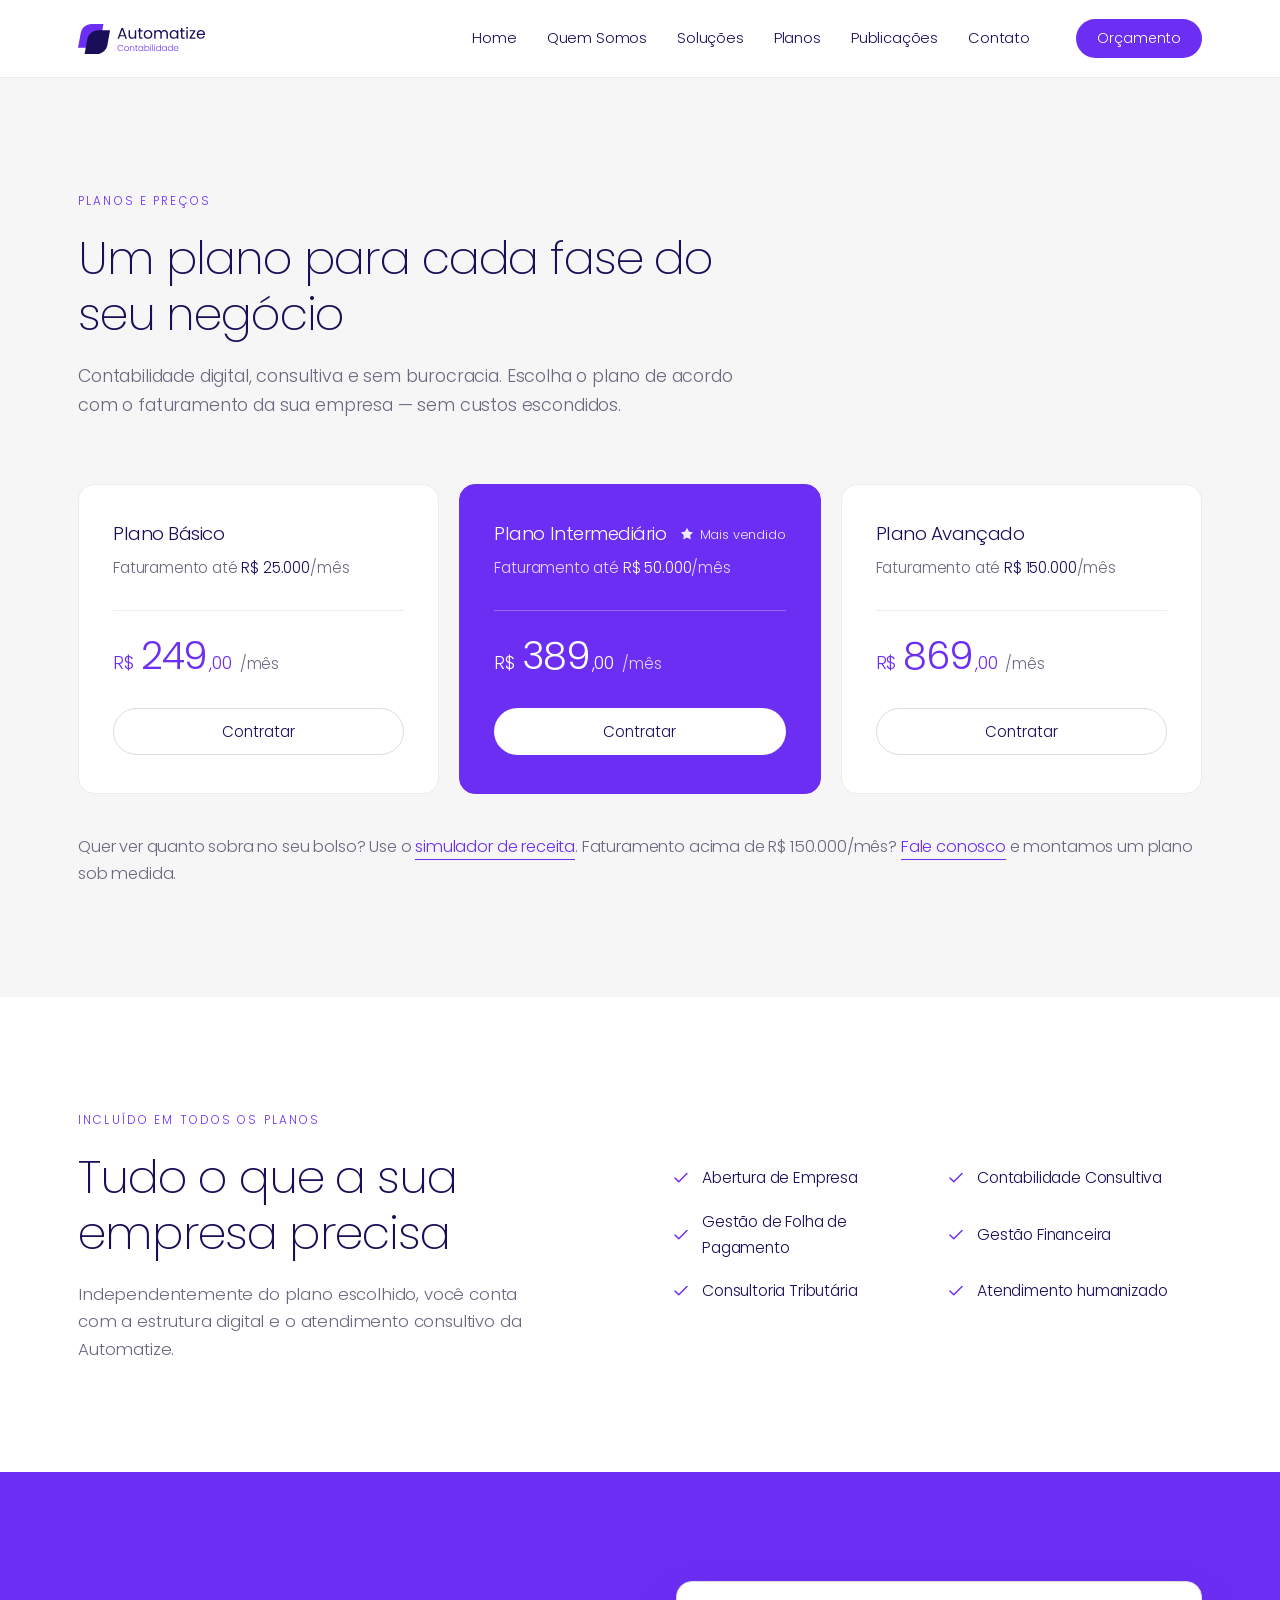
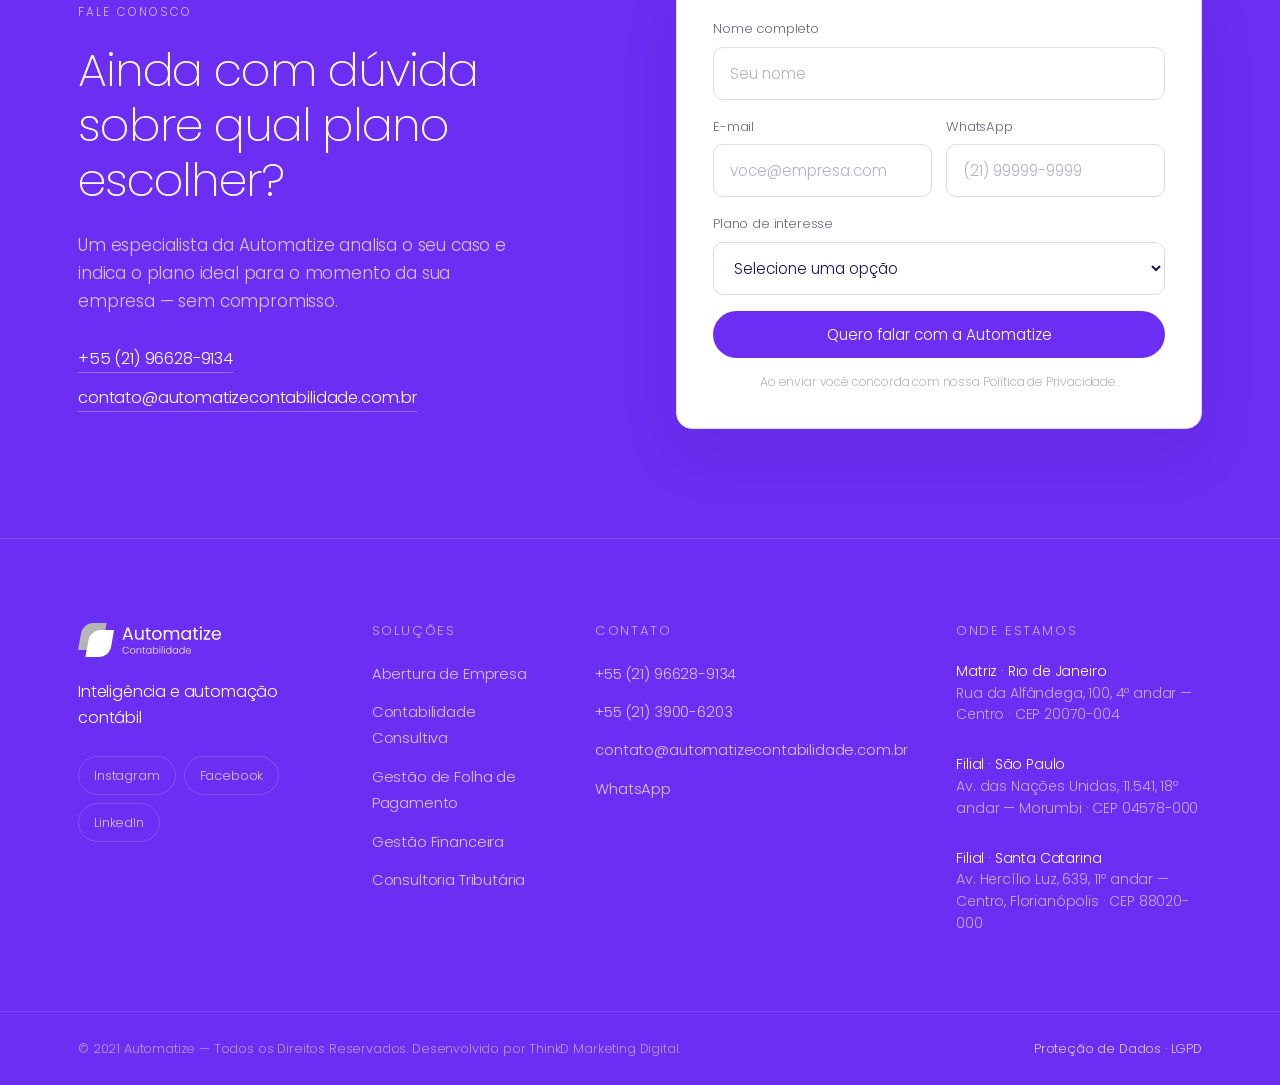
==== commit 7d126da9: "Adiciona simulador de receita do Simples Nacional na home Nova seção após Nossas soluções, mostrando" ====
--- a/planos.html
+++ b/planos.html
@@ -115,8 +115,10 @@
         </div>
 
         <p class="pricing__note">
-          Faturamento acima de R$ 150.000/mês? <a href="index.html#contato" class="link">Fale conosco</a>
-          e montamos um plano sob medida.
+          Quer ver quanto sobra no seu bolso? Use o
+          <a href="index.html#calculadora" class="link">simulador de receita</a>.
+          Faturamento acima de R$ 150.000/mês?
+          <a href="index.html#contato" class="link">Fale conosco</a> e montamos um plano sob medida.
         </p>
       </div>
     </section>
@@ -163,7 +165,7 @@
     </section>
 
     <!-- ===================== CTA ===================== -->
-    <section class="contact section">
+    <section class="contact section" id="contato">
       <div class="container contact__inner">
         <div class="contact__copy">
           <span class="eyebrow">Fale conosco</span>
--- a/styles/main.css
+++ b/styles/main.css
@@ -160,7 +160,15 @@
 .hero__inner {
   display: grid; grid-template-columns: 1fr 1.35fr; gap: 40px; align-items: center;
 }
-.hero__title { font-size: clamp(2.6rem, 5.6vw, 4.2rem); font-weight: 300; line-height: 1.08; }
+.hero__title {
+  display: grid; /* empilha fantasma e texto digitado na MESMA célula */
+  font-size: clamp(2.6rem, 5.6vw, 4.2rem); font-weight: 300; line-height: 1.08;
+}
+/* "fantasma": o texto final, invisível, reserva a altura exata em qualquer
+   largura ou fonte — sem depender de medição por JS.
+   Como os dois dividem a célula, a altura é sempre a do maior: nunca transborda. */
+.hero__ghost, .hero__typed { grid-area: 1 / 1; }
+.hero__ghost { visibility: hidden; }
 .hero__caret {
   border-right: 3px solid var(--purple);
   padding-right: 6px;
@@ -371,6 +379,36 @@
 .solution-card--cta:hover { background: var(--navy); }
 .solution-card--cta h3 { color: #fff; }
 .solution-card--cta p { color: rgba(255,255,255,.68); margin-bottom: 20px; }
+
+/* ============================================================
+   FAIXA IMAGÉTICA (showcase)
+   ============================================================ */
+.showcase {
+  position: relative; isolation: isolate; overflow: hidden;
+  min-height: clamp(440px, 48vw, 600px);
+  display: grid; align-items: center;
+  padding-block: clamp(48px, 6vw, 80px);
+}
+/* imagem cobrindo todo o fundo, nas cores originais */
+.showcase__media { position: absolute; inset: 0; z-index: -1; }
+.showcase__media img { width: 100%; height: 100%; object-fit: cover; object-position: center; }
+/* véu bem leve: só integra a foto à paleta, sem apagá-la */
+.showcase__media::after {
+  content: ""; position: absolute; inset: 0;
+  background: rgba(25, 15, 89, .15);
+}
+
+/* Painel sólido — o texto nunca depende da foto para ter contraste */
+.showcase__panel {
+  max-width: 460px;
+  background: var(--purple); color: #fff;
+  border-radius: var(--radius-lg);
+  padding: clamp(30px, 3.4vw, 46px);
+  box-shadow: 0 30px 70px rgba(25, 15, 89, .3);
+}
+.showcase__panel .eyebrow { color: #fff; opacity: .8; }
+.showcase__title { font-size: clamp(1.6rem, 2.6vw, 2.2rem); font-weight: 200; }
+.showcase__text { margin: 18px 0 30px; font-size: 1rem; color: rgba(255,255,255,.85); }
 
 /* ============================================================
    BLOG
@@ -635,6 +673,92 @@
 .pricing-card__badge svg { width: 14px; height: 14px; flex: 0 0 auto; }
 
 .pricing__note { margin-top: 40px; color: var(--ink-soft); font-size: 1.02rem; }
+
+/* ============================================================
+   SIMULADOR DE RECEITA
+   ============================================================ */
+.calc { background: var(--bg-soft); border-top: 1px solid var(--line); }
+.calc__lead { margin-top: 18px; color: var(--ink-soft); font-size: 1.06rem; }
+.calc__grid { display: grid; grid-template-columns: 1fr 1fr; gap: 20px; align-items: start; }
+
+.calc__form {
+  background: #fff; border: 1px solid var(--line);
+  border-radius: var(--radius-lg); padding: 32px 30px;
+}
+
+/* campo de dinheiro */
+.calc__money {
+  display: flex; align-items: center; gap: 8px;
+  border: 1px solid var(--line-strong); border-radius: 10px; padding: 0 16px;
+  transition: border-color .16s ease, box-shadow .16s ease;
+}
+.calc__money:focus-within { border-color: var(--purple); box-shadow: 0 0 0 3px rgba(108,46,243,.10); }
+.calc__cur { color: var(--ink-soft); font-size: 1rem; }
+.calc__money input {
+  flex: 1; min-width: 0; border: 0; outline: 0; background: none;
+  padding: 13px 0; font-family: inherit; font-weight: 300; font-size: 1.5rem;
+  color: var(--ink); font-variant-numeric: tabular-nums;
+}
+
+/* slider */
+.calc__range { width: 100%; margin: 20px 0 8px; -webkit-appearance: none; appearance: none; background: none; }
+.calc__range:focus-visible { outline: 2px solid var(--purple); outline-offset: 6px; border-radius: 4px; }
+.calc__range::-webkit-slider-runnable-track { height: 4px; border-radius: 999px; background: var(--line-strong); }
+.calc__range::-webkit-slider-thumb {
+  -webkit-appearance: none; width: 20px; height: 20px; border-radius: 50%;
+  background: var(--purple); border: 3px solid #fff; margin-top: -8px; cursor: grab;
+  box-shadow: 0 2px 8px rgba(25,15,89,.28);
+}
+.calc__range::-moz-range-track { height: 4px; border-radius: 999px; background: var(--line-strong); }
+.calc__range::-moz-range-thumb {
+  width: 20px; height: 20px; border-radius: 50%; border: 3px solid #fff;
+  background: var(--purple); cursor: grab; box-shadow: 0 2px 8px rgba(25,15,89,.28);
+}
+.calc__scale { display: flex; justify-content: space-between; font-size: .76rem; color: var(--gray); margin-bottom: 24px; }
+
+.calc__hint { margin-top: 22px; font-size: .84rem; color: var(--ink-soft); line-height: 1.5; }
+.calc__tag {
+  display: inline-block; margin-left: 8px; padding: 3px 10px; border-radius: 999px;
+  background: rgba(255,255,255,.16); font-size: .72rem; color: #fff; white-space: nowrap;
+}
+
+/* resultado */
+.calc__result {
+  background: var(--navy); color: #fff; border: 1px solid var(--navy);
+  border-radius: var(--radius-lg); padding: 32px 30px;
+}
+.calc__result-title {
+  font-size: .78rem; font-weight: 300; letter-spacing: .12em; text-transform: uppercase;
+  opacity: .6; margin-bottom: 20px;
+}
+.calc__rows { margin: 0; display: grid; }
+.calc__row {
+  display: flex; justify-content: space-between; align-items: baseline; gap: 16px;
+  padding: 14px 0; border-bottom: 1px solid rgba(255,255,255,.12);
+}
+.calc__row dt { color: rgba(255,255,255,.7); font-size: .94rem; }
+.calc__row dd { margin: 0; font-size: 1.05rem; font-variant-numeric: tabular-nums; white-space: nowrap; }
+.calc__row--total { border-bottom: 0; padding-top: 20px; align-items: center; }
+.calc__row--total dt { color: #fff; font-size: 1rem; }
+.calc__row--total dd { font-size: clamp(1.5rem, 2.4vw, 2rem); letter-spacing: -0.02em; }
+
+.calc__meta { margin-top: 22px; display: grid; gap: 9px; font-size: .84rem; color: rgba(255,255,255,.6); }
+.calc__meta li { display: flex; justify-content: space-between; gap: 12px; }
+.calc__meta b { font-weight: 300; color: #fff; font-variant-numeric: tabular-nums; }
+
+.calc__flag {
+  margin-top: 18px; padding: 14px 16px; border-radius: 10px;
+  background: rgba(255,255,255,.07); border: 1px solid rgba(255,255,255,.16);
+  font-size: .84rem; line-height: 1.5; color: rgba(255,255,255,.82);
+}
+.calc__flag--warn { border-color: rgba(255,255,255,.4); background: rgba(255,255,255,.12); }
+.calc__result .btn { margin-top: 22px; }
+
+.calc__disclaimer {
+  margin-top: 24px; max-width: 780px;
+  font-size: .8rem; line-height: 1.65; color: var(--gray);
+}
+.calc__disclaimer strong { color: var(--ink-soft); font-weight: 300; }
 
 /* Incluído em todos os planos */
 .included__inner { display: grid; grid-template-columns: 1fr 1fr; gap: clamp(36px, 5vw, 72px); align-items: center; }
@@ -720,15 +844,37 @@
     max-height: 0; overflow: hidden; transition: max-height .25s ease;
   }
   .nav__dropdown.is-open { max-height: 400px; }
-  .nav__toggle { display: flex; }
-
-  .hero__inner { grid-template-columns: 1fr; gap: clamp(30px, 6vw, 40px); }
-  .hero__visual { order: -1; justify-content: center; }
+
+  /* Header no mobile: só a marca e o sanduíche, um em cada ponta.
+     A .nav vira fixed (painel do menu) e sai do fluxo, então o
+     margin-left:auto dela deixa de empurrar — daí o space-between. */
+  .header__inner { justify-content: space-between; gap: 12px; }
+  .header__actions .btn { display: none; } /* CTA sai do header — já há "Contato" no menu */
+  .nav__toggle { display: flex; margin-right: -10px; } /* alinha o traço à margem óptica */
+
+  /* Hero no mobile — respiro no topo, convidando a rolar */
+  .hero { padding-top: clamp(56px, 9vw, 76px); }
+
+  /* Ordem: texto → imagem → benefícios → botões.
+     display:contents dissolve o .hero__copy para que os filhos
+     participem do mesmo flex e possam ser reordenados. */
+  /* align-items:stretch anula o 'center' do desktop — em coluna ele
+     centralizaria na horizontal, encolhendo cada item ao seu conteúdo. */
+  .hero__inner { display: flex; flex-direction: column; align-items: stretch; gap: 0; }
+  .hero__copy { display: contents; }
+  .hero__copy > .eyebrow { order: 1; margin-bottom: 14px; }
+  .hero__title      { order: 2; }
+  .hero__subtitle   { order: 3; margin-top: 14px; }
+  .hero__visual     { order: 4; margin-top: 30px; justify-content: center; }
+  .hero__highlights { order: 5; margin-top: 30px; }
+  .hero__actions    { order: 6; margin-top: 26px; }
+
   .hero__vector { margin-right: 0; width: 100%; max-width: 440px; }
   .hero__subtitle, .contact__text, .materials__copy p { max-width: 560px; }
   .contact__inner { grid-template-columns: 1fr; gap: clamp(32px, 6vw, 44px); }
   .pricing-grid { grid-template-columns: 1fr; max-width: 460px; }
   .included__inner { grid-template-columns: 1fr; }
+  .calc__grid { grid-template-columns: 1fr; }
   .sol-hero__inner { grid-template-columns: 1fr; }
   .wizard__inner { grid-template-columns: 1fr; }
   .about__grid { grid-template-columns: repeat(2, 1fr); }
@@ -754,9 +900,22 @@
   .field-row { grid-template-columns: 1fr; }
 
   .contact__card { padding: 26px; }
+
+  /* Showcase no mobile: em vez de sobrepor, vira dois cards empilhados —
+     foto em cima, painel de texto embaixo. */
+  .showcase { min-height: 0; }
+  .showcase__media {
+    position: static; margin-bottom: 14px;
+    border-radius: var(--radius-lg); overflow: hidden;
+    aspect-ratio: 3 / 2;
+  }
+  .showcase__media::after { display: none; } /* sem véu: a foto não é mais fundo */
+  .showcase__panel { max-width: none; box-shadow: none; }
+
   .wizard__card { padding: 26px 22px; }
   .wizard__actions { flex-direction: column-reverse; }
   .pricing-card { padding: 32px 28px; }
+  .calc__form, .calc__result { padding: 26px 22px; }
   .included__list { grid-template-columns: 1fr; }
   .solution-card { padding: 32px 26px; }
   .stat { padding: 26px 24px; }
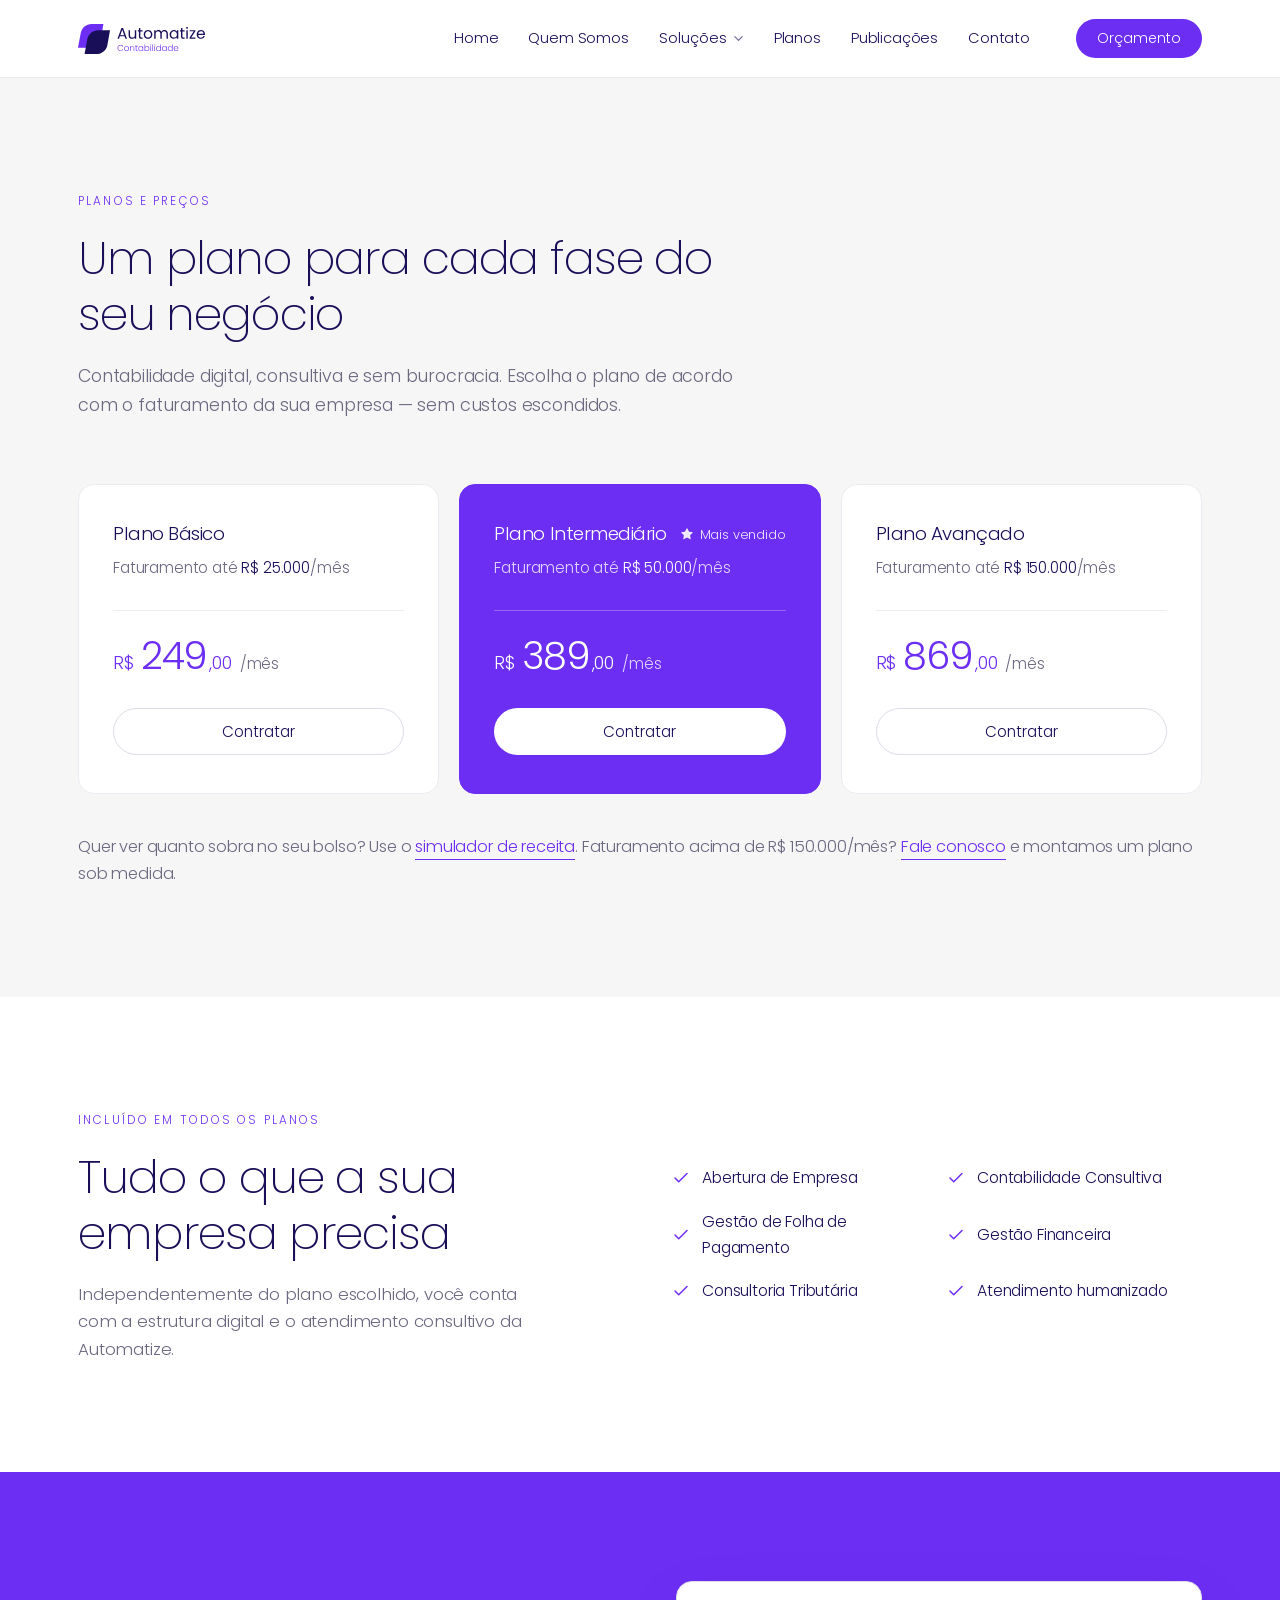
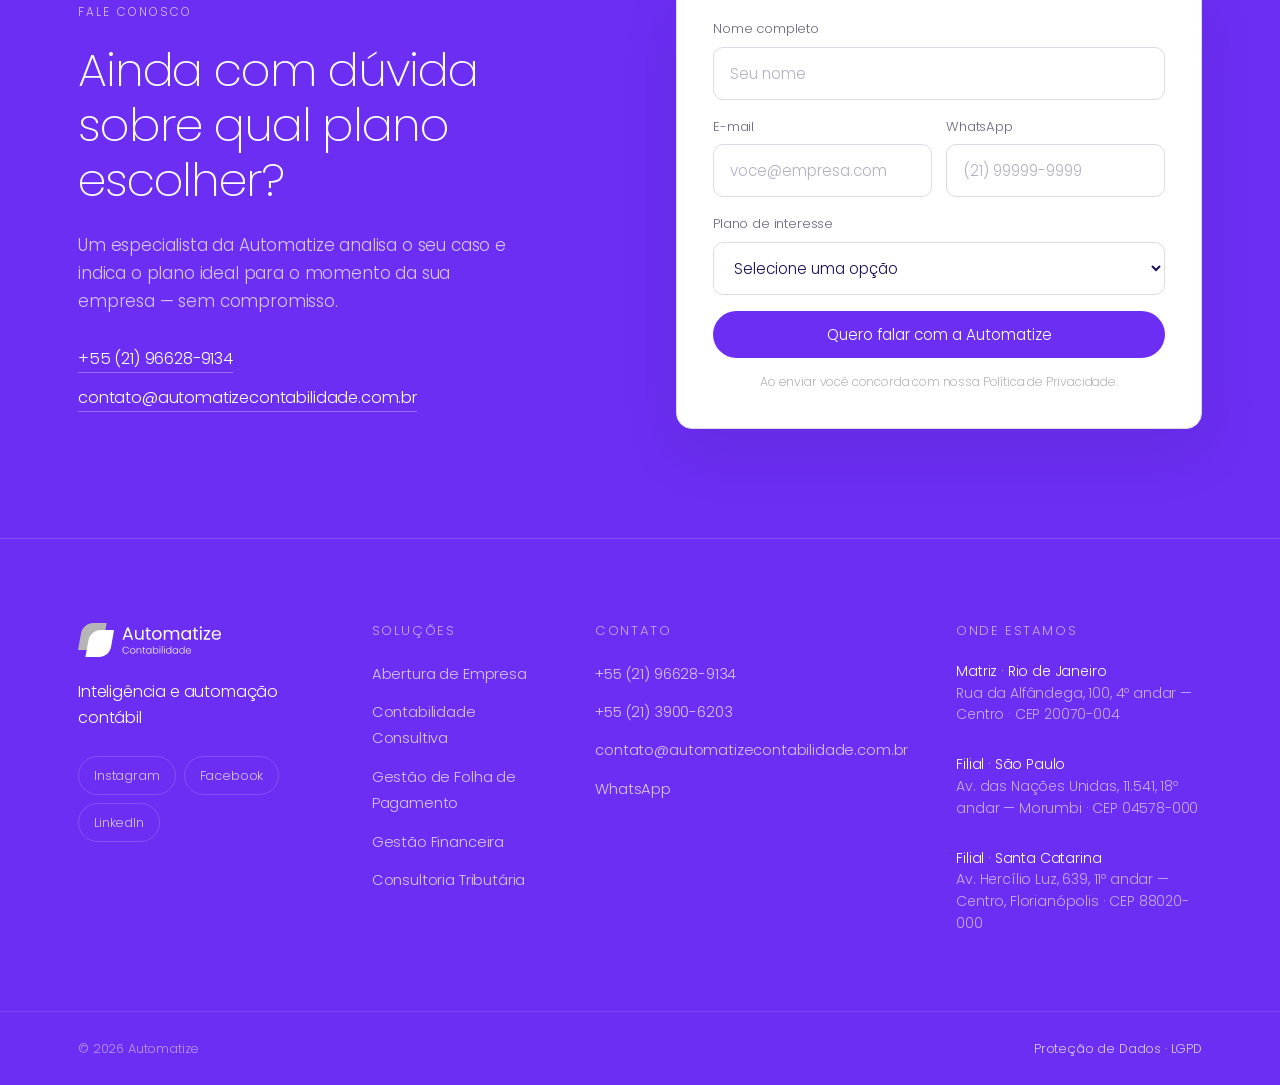
==== commit e47a2bce: "Adiciona comparativo digital x tradicional e mega menu de soluções Nova seção comparativa (logo após" ====
--- a/planos.html
+++ b/planos.html
@@ -26,7 +26,116 @@
         <ul class="nav__list">
           <li><a href="index.html" class="nav__link">Home</a></li>
           <li><a href="index.html#quem-somos" class="nav__link">Quem Somos</a></li>
-          <li><a href="index.html#solucoes" class="nav__link">Soluções</a></li>
+          <li class="nav__item nav__item--has-menu">
+            <button class="nav__link nav__trigger" aria-expanded="false" aria-controls="menu-solucoes">
+              Soluções
+              <svg class="nav__caret" width="11" height="11" viewBox="0 0 12 12" aria-hidden="true"><path d="M2 4l4 4 4-4" fill="none" stroke="currentColor" stroke-width="1.4" stroke-linecap="round" stroke-linejoin="round"/></svg>
+            </button>
+
+            <div class="mega" id="menu-solucoes">
+              <div class="mega__inner">
+                <div class="mega__rail" role="tablist" aria-label="Categorias">
+                  <p class="mega__rail-title">Categorias</p>
+                  <button type="button" class="mega__cat is-active" role="tab" aria-selected="true" data-cat="solucoes">
+                    <span class="mega__cat-ico"><svg viewBox="0 0 24 24" fill="none" stroke="currentColor" stroke-width="1.9" stroke-linecap="round" stroke-linejoin="round" aria-hidden="true"><rect width="7" height="7" x="3" y="3" rx="1"/><rect width="7" height="7" x="14" y="3" rx="1"/><rect width="7" height="7" x="14" y="14" rx="1"/><rect width="7" height="7" x="3" y="14" rx="1"/></svg></span>
+                    <span><b>Por solução</b><small>O que fazemos por você.</small></span>
+                  </button>
+                  <button type="button" class="mega__cat" role="tab" aria-selected="false" data-cat="segmentos">
+                    <span class="mega__cat-ico"><svg viewBox="0 0 24 24" fill="none" stroke="currentColor" stroke-width="1.9" stroke-linecap="round" stroke-linejoin="round" aria-hidden="true"><path d="M16 21v-2a4 4 0 0 0-4-4H6a4 4 0 0 0-4 4v2"/><circle cx="9" cy="7" r="4"/><path d="M22 21v-2a4 4 0 0 0-3-3.87"/><path d="M16 3.13a4 4 0 0 1 0 7.75"/></svg></span>
+                    <span><b>Por segmento</b><small>Quem atendemos.</small></span>
+                  </button>
+                  <button type="button" class="mega__cat" role="tab" aria-selected="false" data-cat="planos">
+                    <span class="mega__cat-ico"><svg viewBox="0 0 24 24" fill="none" stroke="currentColor" stroke-width="1.9" stroke-linecap="round" stroke-linejoin="round" aria-hidden="true"><rect width="20" height="14" x="2" y="5" rx="2"/><line x1="2" x2="22" y1="10" y2="10"/></svg></span>
+                    <span><b>Planos e preços</b><small>Conforme o seu faturamento.</small></span>
+                  </button>
+                </div>
+
+                <div class="mega__panels">
+                  <div class="mega__panel is-active" data-panel="solucoes" role="tabpanel">
+                    <div class="mega__cols">
+
+              <div class="mega__col">
+                <p class="mega__col-title">Rotina e conformidade</p>
+                <a class="mega__link" href="solucoes/contabilidade-consultiva.html">
+                  <span class="mega__link-ico"><svg viewBox="0 0 24 24" fill="none" stroke="currentColor" stroke-width="1.75" stroke-linecap="round" stroke-linejoin="round" aria-hidden="true"><path d="M15 14c.2-1 .7-1.7 1.5-2.5 1-.9 1.5-2.2 1.5-3.5A6 6 0 0 0 6 8c0 1 .2 2.2 1.5 3.5.7.7 1.3 1.5 1.5 2.5"/><path d="M9 18h6"/><path d="M10 22h4"/></svg></span>
+                  <span><b>Contabilidade Consultiva</b><small>Um parceiro estratégico, com dados e eficiência.</small></span>
+                </a>
+                <a class="mega__link" href="solucoes/gestao-de-folha-de-pagamento.html">
+                  <span class="mega__link-ico"><svg viewBox="0 0 24 24" fill="none" stroke="currentColor" stroke-width="1.75" stroke-linecap="round" stroke-linejoin="round" aria-hidden="true"><path d="M16 21v-2a4 4 0 0 0-4-4H6a4 4 0 0 0-4 4v2"/><circle cx="9" cy="7" r="4"/><path d="M22 21v-2a4 4 0 0 0-3-3.87"/><path d="M16 3.13a4 4 0 0 1 0 7.75"/></svg></span>
+                  <span><b>Gestão de Folha de Pagamento</b><small>Obrigações trabalhistas com risco minimizado.</small></span>
+                </a>
+                <a class="mega__link" href="solucoes/gestao-financeira.html">
+                  <span class="mega__link-ico"><svg viewBox="0 0 24 24" fill="none" stroke="currentColor" stroke-width="1.75" stroke-linecap="round" stroke-linejoin="round" aria-hidden="true"><path d="M19 7V4a1 1 0 0 0-1-1H5a2 2 0 0 0 0 4h15a1 1 0 0 1 1 1v4h-3a2 2 0 0 0 0 4h3a1 1 0 0 0 1-1v-2a1 1 0 0 0-1-1"/><path d="M3 5v14a2 2 0 0 0 2 2h15a1 1 0 0 0 1-1v-4"/></svg></span>
+                  <span><b>Gestão Financeira</b><small>Menos burocracia, mais tempo para empreender.</small></span>
+                </a>
+              </div>
+
+              <div class="mega__col">
+                <p class="mega__col-title">Abertura e estratégia</p>
+                <a class="mega__link" href="solucoes/abertura-de-empresa.html">
+                  <span class="mega__link-ico"><svg viewBox="0 0 24 24" fill="none" stroke="currentColor" stroke-width="1.75" stroke-linecap="round" stroke-linejoin="round" aria-hidden="true"><path d="M6 22V4a2 2 0 0 1 2-2h8a2 2 0 0 1 2 2v18Z"/><path d="M6 12H4a2 2 0 0 0-2 2v6a2 2 0 0 0 2 2h2"/><path d="M18 9h2a2 2 0 0 1 2 2v9a2 2 0 0 1-2 2h-2"/><path d="M10 6h4"/><path d="M10 10h4"/><path d="M10 14h4"/><path d="M10 18h4"/></svg></span>
+                  <span><b>Abertura de Empresa</b><small>Seu CNPJ em poucos dias, sem burocracia.</small></span>
+                </a>
+                <a class="mega__link" href="solucoes/consultoria-tributaria.html">
+                  <span class="mega__link-ico"><svg viewBox="0 0 24 24" fill="none" stroke="currentColor" stroke-width="1.75" stroke-linecap="round" stroke-linejoin="round" aria-hidden="true"><line x1="3" x2="21" y1="22" y2="22"/><line x1="6" x2="6" y1="18" y2="11"/><line x1="10" x2="10" y1="18" y2="11"/><line x1="14" x2="14" y1="18" y2="11"/><line x1="18" x2="18" y1="18" y2="11"/><polygon points="12 2 20 7 4 7"/></svg></span>
+                  <span><b>Consultoria Tributária</b><small>Análise assertiva e atenta à legislação.</small></span>
+                </a>
+                <a class="mega__link" href="solucoes/auditoria-contabil.html">
+                  <span class="mega__link-ico"><svg viewBox="0 0 24 24" fill="none" stroke="currentColor" stroke-width="1.75" stroke-linecap="round" stroke-linejoin="round" aria-hidden="true"><path d="m8 11 2 2 4-4"/><circle cx="11" cy="11" r="8"/><path d="m21 21-4.3-4.3"/></svg></span>
+                  <span><b>Auditoria Contábil</b><small>Revisão técnica das suas demonstrações.</small></span>
+                </a>
+              </div>
+                    </div>
+                    <div class="mega__foot">
+                      <a class="mega__cta" href="index.html#solucoes">Ver todas as soluções <svg viewBox="0 0 24 24" fill="none" stroke="currentColor" stroke-width="1.9" stroke-linecap="round" stroke-linejoin="round" aria-hidden="true"><path d="M5 12h14"/><path d="m12 5 7 7-7 7"/></svg></a>
+                      <a class="mega__cta" href="index.html#contato">Falar com um especialista <svg viewBox="0 0 24 24" fill="none" stroke="currentColor" stroke-width="1.9" stroke-linecap="round" stroke-linejoin="round" aria-hidden="true"><path d="M5 12h14"/><path d="m12 5 7 7-7 7"/></svg></a>
+                    </div>
+                  </div>
+
+                  <div class="mega__panel" data-panel="segmentos" role="tabpanel">
+                    <div class="mega__chips">
+                      <a class="mega__chip" href="index.html#conta-pj">Médico</a>
+                      <a class="mega__chip" href="index.html#conta-pj">Dentista</a>
+                      <a class="mega__chip" href="index.html#conta-pj">Arquiteto</a>
+                      <a class="mega__chip" href="index.html#conta-pj">Advogado</a>
+                      <a class="mega__chip" href="index.html#conta-pj">Psicólogo</a>
+                      <a class="mega__chip" href="index.html#conta-pj">Publicitário</a>
+                      <a class="mega__chip" href="index.html#conta-pj">Técnico</a>
+                      <a class="mega__chip" href="index.html#conta-pj">Consultor</a>
+                      <a class="mega__chip" href="index.html#conta-pj">Representante comercial</a>
+                      <a class="mega__chip" href="index.html#conta-pj">Lojista</a>
+                      <a class="mega__chip" href="index.html#conta-pj">Varejista</a>
+                      <a class="mega__chip" href="index.html#conta-pj">Infoprodutor</a>
+                    </div>
+                    <div class="mega__foot">
+                      <a class="mega__cta" href="index.html#contato">Não encontrou o seu segmento? Fale conosco <svg viewBox="0 0 24 24" fill="none" stroke="currentColor" stroke-width="1.9" stroke-linecap="round" stroke-linejoin="round" aria-hidden="true"><path d="M5 12h14"/><path d="m12 5 7 7-7 7"/></svg></a>
+                    </div>
+                  </div>
+
+                  <div class="mega__panel" data-panel="planos" role="tabpanel">
+                    <div class="mega__plans">
+                      <a class="mega__plan" href="planos.html">
+                        <b>Plano Básico</b><i>R$ 249<small style="display:inline;color:var(--ink-soft);font-size:.75rem">/mês</small></i>
+                        <small>Faturamento até R$ 25.000/mês</small>
+                      </a>
+                      <a class="mega__plan" href="planos.html">
+                        <b>Plano Intermediário</b><i>R$ 389<small style="display:inline;color:var(--ink-soft);font-size:.75rem">/mês</small></i>
+                        <small>Faturamento até R$ 50.000/mês</small>
+                      </a>
+                      <a class="mega__plan" href="planos.html">
+                        <b>Plano Avançado</b><i>R$ 869<small style="display:inline;color:var(--ink-soft);font-size:.75rem">/mês</small></i>
+                        <small>Faturamento até R$ 150.000/mês</small>
+                      </a>
+                    </div>
+                    <div class="mega__foot">
+                      <a class="mega__cta" href="planos.html">Ver todos os planos <svg viewBox="0 0 24 24" fill="none" stroke="currentColor" stroke-width="1.9" stroke-linecap="round" stroke-linejoin="round" aria-hidden="true"><path d="M5 12h14"/><path d="m12 5 7 7-7 7"/></svg></a>
+                      <a class="mega__cta" href="index.html#calculadora">Simular a minha receita <svg viewBox="0 0 24 24" fill="none" stroke="currentColor" stroke-width="1.9" stroke-linecap="round" stroke-linejoin="round" aria-hidden="true"><path d="M5 12h14"/><path d="m12 5 7 7-7 7"/></svg></a>
+                    </div>
+                  </div>
+                </div>
+              </div>
+            </div>
+          </li>
           <li><a href="planos.html" class="nav__link" aria-current="page">Planos</a></li>
           <li><a href="index.html#publicacoes" class="nav__link">Publicações</a></li>
           <li><a href="index.html#contato" class="nav__link">Contato</a></li>
@@ -263,7 +372,7 @@
 
     <div class="footer__bottom">
       <div class="container footer__bottom-inner">
-        <span>© 2021 Automatize — Todos os Direitos Reservados. Desenvolvido por ThinkD Marketing Digital.</span>
+        <span>© 2026 Automatize</span>
         <span class="footer__badge">Proteção de Dados · LGPD</span>
       </div>
     </div>
--- a/styles/main.css
+++ b/styles/main.css
@@ -68,6 +68,7 @@
   display: flex; align-items: flex-end; justify-content: space-between;
   gap: 24px; max-width: none;
 }
+.section__head--center { max-width: 720px; margin-inline: auto; text-align: center; }
 .section__title { font-size: clamp(1.9rem, 3.6vw, 2.9rem); font-weight: 200; }
 .section__title--light { color: #fff; }
 .link { color: var(--purple); border-bottom: 1px solid currentColor; padding-bottom: 1px; }
@@ -107,7 +108,8 @@
   backdrop-filter: saturate(180%) blur(12px);
   border-bottom: 1px solid var(--line);
 }
-.header__inner { height: 100%; display: flex; align-items: center; gap: 32px; }
+/* relative: serve de âncora para o mega menu ocupar a largura do container */
+.header__inner { position: relative; height: 100%; display: flex; align-items: center; gap: 32px; }
 .header__logo { height: 30px; width: auto; }
 .header__brand { display: flex; align-items: center; }
 
@@ -123,24 +125,107 @@
 .nav__link:hover { color: var(--purple); }
 .nav__caret { transition: transform .2s ease; opacity: .6; }
 
-.nav__item--has-menu { position: relative; }
-.nav__dropdown {
-  position: absolute; top: calc(100% + 8px); left: 0;
-  min-width: 258px; padding: 8px;
-  background: #fff; border: 1px solid var(--line);
-  border-radius: var(--radius); box-shadow: 0 20px 50px rgba(25,15,89,.10);
-  display: grid; gap: 1px;
+/* ---------- Mega menu de Soluções ---------- */
+/* o item fica 'static' para o painel se ancorar na largura do header */
+.nav__item--has-menu { position: static; }
+.nav__item--has-menu:hover .nav__caret { transform: rotate(180deg); }
+
+.mega {
+  position: absolute; top: calc(100% + 12px); left: 0; right: 0; z-index: 90;
+  background: #fff; border: 1px solid var(--line); border-radius: 18px;
+  box-shadow: 0 30px 70px rgba(25,15,89,.14);
+  padding: 14px;
   opacity: 0; visibility: hidden; transform: translateY(6px);
   transition: opacity .18s ease, transform .18s ease, visibility .18s;
 }
-.nav__item--has-menu:hover .nav__dropdown,
-.nav__dropdown.is-open { opacity: 1; visibility: visible; transform: translateY(0); }
-.nav__item--has-menu:hover .nav__caret { transform: rotate(180deg); }
-.nav__dropdown a {
-  padding: 11px 14px; border-radius: 8px; font-size: .9rem; font-weight: 300; color: var(--ink);
-  transition: background .14s ease, color .14s ease;
-}
-.nav__dropdown a:hover { background: var(--bg-soft); color: var(--purple); }
+.nav__item--has-menu:hover .mega,
+.mega.is-open { opacity: 1; visibility: visible; transform: translateY(0); }
+
+.mega__inner { display: grid; grid-template-columns: 268px 1fr; gap: 14px; }
+
+/* trilha de categorias */
+.mega__rail {
+  background: var(--bg-soft); border-radius: 14px; padding: 18px 16px;
+  display: grid; gap: 4px; align-content: start;
+}
+.mega__rail-title {
+  font-size: .66rem; letter-spacing: .16em; text-transform: uppercase; color: var(--gray);
+  padding: 0 10px 12px; border-bottom: 1px solid var(--line); margin-bottom: 10px;
+}
+.mega__cat {
+  display: flex; gap: 12px; align-items: flex-start; text-align: left; width: 100%;
+  padding: 12px; border-radius: 11px; border: 1px solid transparent;
+  background: none; color: var(--ink); transition: background .16s ease, border-color .16s ease;
+}
+.mega__cat:hover { background: rgba(255,255,255,.7); }
+.mega__cat.is-active { background: #fff; border-color: var(--line); box-shadow: 0 6px 18px rgba(25,15,89,.06); }
+.mega__cat-ico {
+  width: 34px; height: 34px; border-radius: 9px; flex: 0 0 auto;
+  display: grid; place-items: center;
+  background: rgba(108,46,243,.08); color: var(--purple);
+}
+.mega__cat-ico svg { width: 17px; height: 17px; }
+.mega__cat b { display: block; font-weight: 300; font-size: .94rem; }
+.mega__cat small { display: block; font-size: .77rem; color: var(--ink-soft); margin-top: 2px; }
+
+/* painéis */
+.mega__panel { display: none; padding: 10px 12px; }
+.mega__panel.is-active { display: block; }
+
+.mega__cols { display: grid; grid-template-columns: 1fr 1fr; gap: 0 26px; }
+.mega__col + .mega__col { border-left: 1px solid var(--line); padding-left: 26px; }
+.mega__col-title {
+  font-size: .66rem; letter-spacing: .14em; text-transform: uppercase;
+  color: var(--purple); margin-bottom: 12px; padding-left: 12px;
+}
+
+.mega__link {
+  display: flex; gap: 12px; align-items: flex-start;
+  padding: 11px 12px; border-radius: 10px; transition: background .14s ease;
+}
+.mega__link:hover { background: var(--bg-soft); }
+.mega__link-ico {
+  width: 34px; height: 34px; border-radius: 9px; flex: 0 0 auto;
+  display: grid; place-items: center;
+  background: rgba(108,46,243,.08); color: var(--purple);
+  transition: background .16s ease, color .16s ease;
+}
+.mega__link:hover .mega__link-ico { background: var(--purple); color: #fff; }
+.mega__link-ico svg { width: 17px; height: 17px; }
+.mega__link b { display: block; font-weight: 300; font-size: .93rem; }
+.mega__link small { display: block; font-size: .79rem; color: var(--ink-soft); margin-top: 2px; }
+
+.mega__foot {
+  margin-top: 12px; padding: 14px 12px 2px; border-top: 1px solid var(--line);
+  display: flex; gap: 22px; flex-wrap: wrap;
+}
+.mega__cta {
+  font-size: .87rem; color: var(--purple);
+  display: inline-flex; align-items: center; gap: 6px;
+  border-bottom: 1px solid transparent; transition: border-color .16s ease;
+}
+.mega__cta:hover { border-bottom-color: currentColor; }
+.mega__cta svg { width: 14px; height: 14px; }
+
+/* painel de segmentos */
+.mega__chips { display: grid; grid-template-columns: repeat(4, 1fr); gap: 8px; }
+.mega__chip {
+  padding: 11px 13px; border: 1px solid var(--line); border-radius: 9px;
+  font-size: .87rem; color: var(--ink);
+  transition: border-color .14s ease, color .14s ease;
+}
+.mega__chip:hover { border-color: var(--purple); color: var(--purple); }
+
+/* painel de planos */
+.mega__plans { display: grid; grid-template-columns: repeat(3, 1fr); gap: 10px; }
+.mega__plan {
+  border: 1px solid var(--line); border-radius: 12px; padding: 16px 18px;
+  transition: border-color .16s ease;
+}
+.mega__plan:hover { border-color: var(--purple); }
+.mega__plan b { display: block; font-weight: 300; font-size: .93rem; }
+.mega__plan i { display: block; font-style: normal; color: var(--purple); font-size: 1.2rem; margin-top: 8px; }
+.mega__plan small { display: block; color: var(--ink-soft); font-size: .77rem; margin-top: 4px; }
 
 .header__actions { display: flex; align-items: center; gap: 12px; }
 
@@ -217,6 +302,124 @@
   border-color: var(--purple); box-shadow: 0 0 0 3px rgba(108,46,243,.10);
 }
 .field-row { display: grid; grid-template-columns: 1fr 1fr; gap: 14px; }
+
+/* ============================================================
+   COMPARATIVO — digital x tradicional
+   ============================================================ */
+.compare { border-bottom: 1px solid var(--line); }
+.compare__title em { font-style: normal; color: var(--gray); }
+.compare__lead {
+  margin-top: 18px; color: var(--ink-soft); font-size: 1.08rem;
+  max-width: 520px; margin-inline: auto;
+}
+
+.compare__grid {
+  position: relative;
+  display: grid; grid-template-columns: 1fr 1fr; gap: 20px; align-items: stretch;
+}
+
+/* selo "vs" — deixa explícito que são dois mundos em confronto */
+.compare__vs {
+  position: absolute; left: 50%; top: 50%; transform: translate(-50%, -50%); z-index: 2;
+  width: 52px; height: 52px; border-radius: 50%;
+  display: grid; place-items: center;
+  background: #fff; border: 1px solid var(--line);
+  box-shadow: 0 6px 20px rgba(25,15,89,.10);
+  font-size: .78rem; letter-spacing: .1em; text-transform: uppercase; color: var(--ink-soft);
+}
+
+.ccard {
+  display: flex; flex-direction: column;
+  border-radius: var(--radius-lg); padding: 38px 34px;
+  border: 1px solid var(--line);
+}
+
+/* cabeçalho do card */
+.ccard__head { padding-bottom: 24px; margin-bottom: 4px; border-bottom: 1px solid; }
+.ccard__tag {
+  font-size: .68rem; letter-spacing: .18em; text-transform: uppercase;
+  margin-bottom: 14px;
+}
+.ccard__title { font-size: clamp(1.35rem, 2.1vw, 1.7rem); font-weight: 200; line-height: 1.25; }
+.ccard__title strong { font-weight: 300; }
+
+/* linhas pareadas por critério */
+.ccard__list { display: grid; }
+.ccard__list li {
+  display: flex; gap: 13px; align-items: flex-start;
+  padding: 17px 0; border-bottom: 1px solid;
+}
+.ccard__list li:last-child { border-bottom: 0; padding-bottom: 4px; }
+.ccard__ico {
+  width: 21px; height: 21px; flex: 0 0 auto; margin-top: 1px;
+  border-radius: 50%; display: grid; place-items: center;
+}
+.ccard__ico svg { width: 12px; height: 12px; }
+.ccard__item { font-size: .95rem; line-height: 1.5; }
+.ccard__item b {
+  display: block; font-weight: 300;
+  font-size: .68rem; letter-spacing: .14em; text-transform: uppercase;
+  margin-bottom: 5px;
+}
+
+/* modelo tradicional — recessivo */
+.ccard--old { background: var(--bg-soft); border-color: transparent; }
+.ccard--old .ccard__head { border-bottom-color: #e4e3ec; }
+.ccard--old .ccard__list li { border-bottom-color: #e4e3ec; }
+/* título com contraste pleno: quem recua é o fundo e os ícones, não a leitura */
+.ccard--old .ccard__tag { color: var(--ink-soft); }
+.ccard--old .ccard__title { color: var(--ink); }
+.ccard--old .ccard__item { color: var(--ink-soft); }
+.ccard--old .ccard__item b { color: var(--ink-soft); opacity: .75; }
+.ccard--old .ccard__ico { background: #e4e3ec; color: #8b879f; }
+
+/* Automatize — a resposta */
+.ccard--new { background: var(--purple); border-color: var(--purple); color: #fff; }
+.ccard--new .ccard__head { border-bottom-color: rgba(255,255,255,.24); }
+.ccard--new .ccard__list li { border-bottom-color: rgba(255,255,255,.18); }
+.ccard--new .ccard__tag { color: rgba(255,255,255,.72); }
+.ccard--new .ccard__title { color: #fff; }
+.ccard--new .ccard__item { color: rgba(255,255,255,.92); }
+.ccard--new .ccard__item b { color: rgba(255,255,255,.6); }
+.ccard--new .ccard__ico { background: rgba(255,255,255,.2); color: #fff; }
+.ccard__note {
+  margin-top: auto; padding-top: 24px;
+  border-top: 1px solid rgba(255,255,255,.24);
+  font-size: .88rem; color: rgba(255,255,255,.85);
+}
+.ccard__note strong { font-weight: 300; color: #fff; }
+
+/* faixa de fechamento — desarma a objeção de preço */
+.compare__foot {
+  position: relative;         /* âncora da arte */
+  overflow: hidden;           /* o próprio card serve de máscara */
+  min-height: 300px;          /* garante área para a arte respirar */
+  margin-top: 20px; padding: 40px 36px;
+  border-radius: var(--radius-lg);
+  background: var(--purple-dark); color: #fff;
+  display: grid; grid-template-columns: 1fr .8fr;  /* 2ª coluna reserva o espaço da arte */
+  align-items: center; gap: 32px;
+}
+.compare__foot p { font-size: 1.16rem; max-width: 460px; color: rgba(255,255,255,.82); }
+.compare__foot b { font-weight: 300; color: #fff; }
+.compare__actions { display: flex; gap: 12px; flex-wrap: wrap; margin-top: 28px; }
+/* botão vazado adaptado ao fundo escuro */
+.compare__foot .btn--outline { color: #fff; border-color: rgba(255,255,255,.4); }
+.compare__foot .btn--outline:hover { border-color: #fff; background: rgba(255,255,255,.1); }
+
+/* Arte ampliada e sangrando para fora do card — recortada pela máscara.
+   O translateY(-50%) mantém o centro vertical da imagem alinhado ao do card. */
+.compare__foot-art {
+  position: absolute; top: 50%; right: -3%;
+  transform: translateY(-50%);
+  width: 52%; margin: 0;
+  pointer-events: none;
+}
+.compare__foot-art img {
+  width: 100%; height: auto; display: block;
+  aspect-ratio: 2036 / 1068;  /* reserva o espaço: sem salto ao carregar */
+  object-fit: contain;
+}
 
 /* ============================================================
    SEGMENTOS
@@ -817,6 +1020,7 @@
 @media (max-width: 1024px) {
   .hero__inner { grid-template-columns: 1fr 1.15fr; gap: 40px; }
   .segments__grid { grid-template-columns: repeat(3, 1fr); }
+  .compare__grid { grid-template-columns: 1fr; }
   .about__inner { grid-template-columns: 1fr; }
   .about__aside { flex-direction: row; align-items: center; justify-content: space-between; gap: 32px; }
   .about__aside > div { max-width: 620px; }
@@ -838,12 +1042,22 @@
   .nav.is-open { max-height: calc(100vh - var(--nav-h)); overflow-y: auto; }
   .nav__list { flex-direction: column; align-items: stretch; padding: 12px; gap: 2px; }
   .nav__link { width: 100%; justify-content: space-between; padding: 14px 16px; }
-  .nav__dropdown {
+  /* Mega vira lista simples dentro do menu sanduíche */
+  .mega {
     position: static; opacity: 1; visibility: visible; transform: none;
-    box-shadow: none; border: 0; min-width: 0; padding: 4px 0 4px 12px;
+    background: none; border: 0; border-radius: 0; box-shadow: none; padding: 0;
     max-height: 0; overflow: hidden; transition: max-height .25s ease;
   }
-  .nav__dropdown.is-open { max-height: 400px; }
+  .mega.is-open { max-height: 640px; overflow-y: auto; }
+  .mega__inner { grid-template-columns: 1fr; gap: 0; }
+  .mega__rail { display: none; }                    /* sem trilha: só as soluções */
+  .mega__panel { padding: 0 0 0 10px; }
+  .mega__panel:not([data-panel="solucoes"]) { display: none; } /* Planos já é item do menu */
+  .mega__cols { grid-template-columns: 1fr; gap: 0; }
+  .mega__col + .mega__col { border-left: 0; padding-left: 0; }
+  .mega__col-title { display: none; }
+  .mega__link small { display: none; }              /* só o nome, lista enxuta */
+  .mega__foot { display: none; }
 
   /* Header no mobile: só a marca e o sanduíche, um em cada ponta.
      A .nav vira fixed (painel do menu) e sai do fluxo, então o
@@ -900,6 +1114,46 @@
   .field-row { grid-template-columns: 1fr; }
 
   .contact__card { padding: 26px; }
+  .ccard { padding: 30px 26px; }
+
+  /* "vs" entra no fluxo, entre os dois cards empilhados */
+  .compare__vs {
+    position: static; transform: none;
+    justify-self: center; margin: -6px 0;
+    width: 44px; height: 44px; font-size: .72rem;
+  }
+
+  /* Card bicolor: faixa roxa escura no topo com a arte,
+     faixa branca embaixo com o texto e os botões. */
+  .compare__foot {
+    grid-template-columns: 1fr;
+    padding: 0; gap: 0; min-height: 0;
+    background: #fff; color: var(--ink);
+    border: 1px solid var(--line);
+  }
+
+  /* faixa superior — roxo escuro, a arte entra pela direita e é recortada */
+  .compare__foot-art {
+    order: -1;
+    position: static; transform: none;
+    width: auto; margin: 0;
+    background: var(--purple-dark);
+    overflow: hidden;   /* recorta a arte dentro da própria faixa */
+  }
+  .compare__foot-art img { width: 172%; max-width: none; margin-left: 14%; }
+
+  /* faixa inferior — branca */
+  .compare__foot-copy { padding: 26px 24px 28px; }
+  .compare__foot p { max-width: none; color: var(--ink); font-size: 1.08rem; }
+  .compare__foot b { color: var(--purple); }
+
+  /* botões voltam ao contraste sobre fundo claro */
+  .compare__foot .btn--light { background: var(--purple); color: #fff; }
+  .compare__foot .btn--light:hover { background: var(--purple-600); opacity: 1; }
+  .compare__foot .btn--outline { color: var(--ink); border-color: var(--line-strong); }
+  .compare__foot .btn--outline:hover { border-color: var(--ink); background: transparent; }
+  .compare__actions { width: 100%; }
+  .compare__actions .btn { flex: 1; }
 
   /* Showcase no mobile: em vez de sobrepor, vira dois cards empilhados —
      foto em cima, painel de texto embaixo. */
